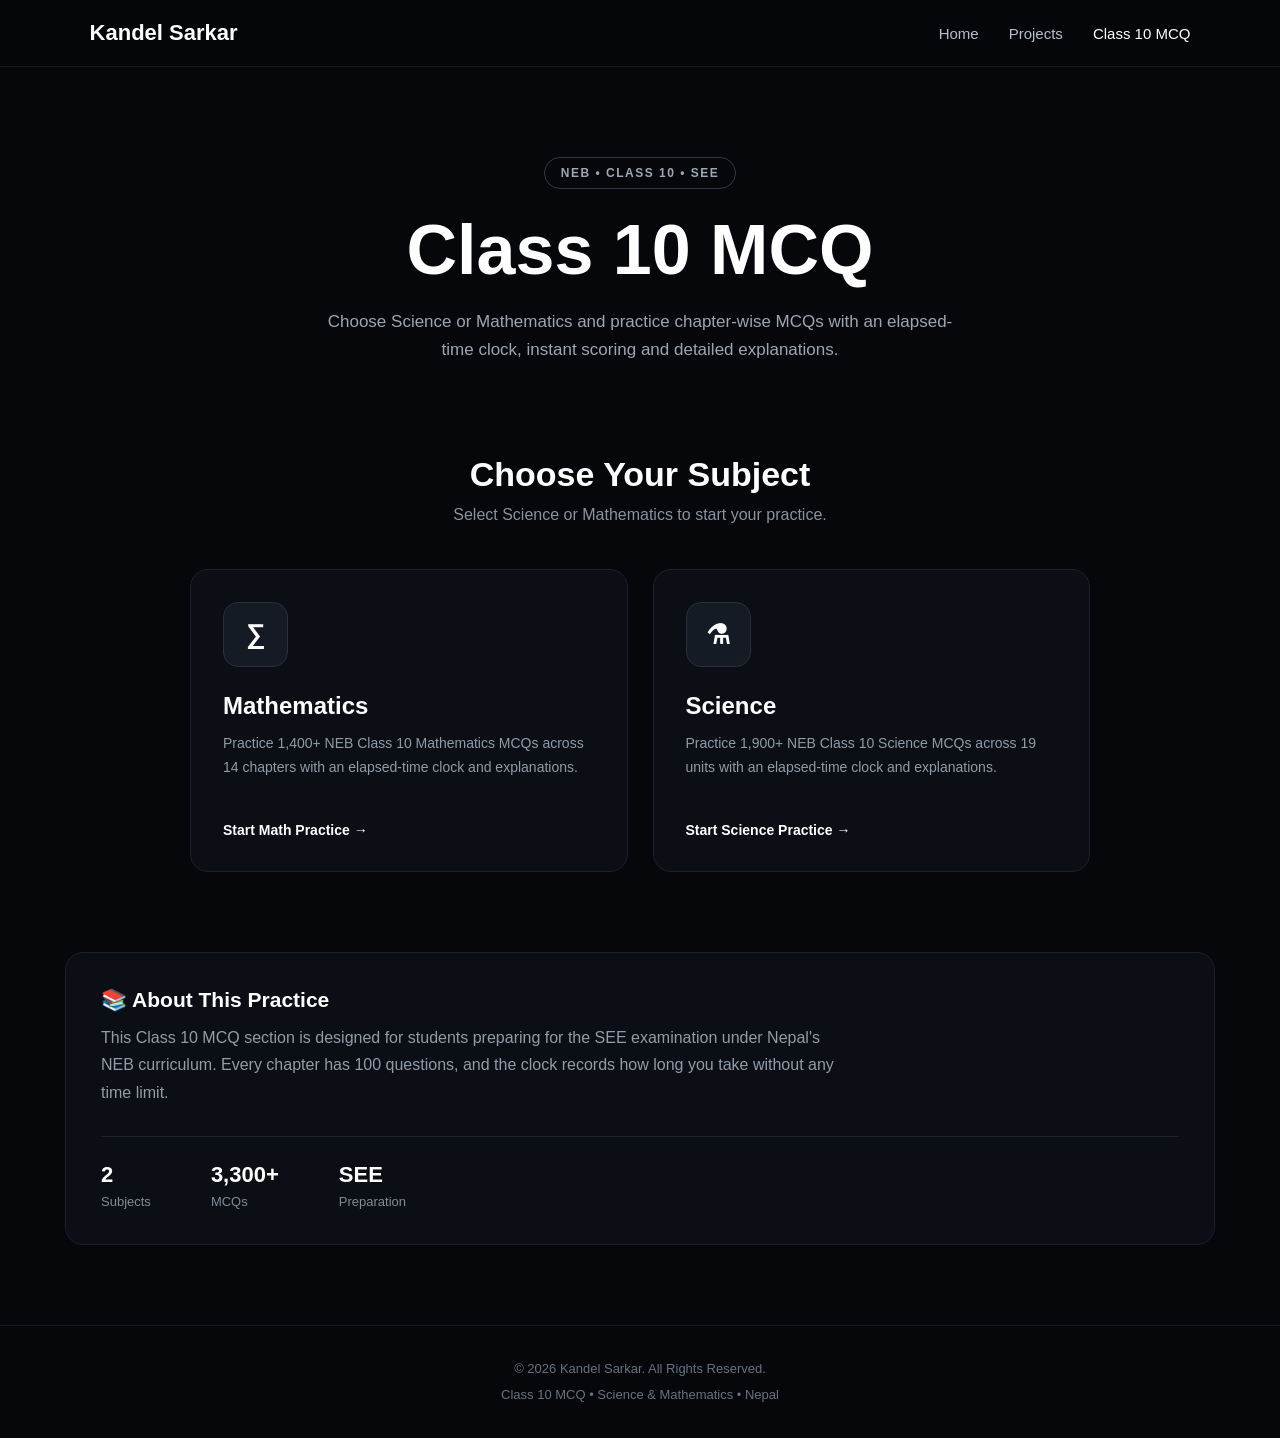
==== class-10-mcq.html @ c26e4ef4 "Add Class 10 MCQ subject chooser to Project 1" ====
<!DOCTYPE html>
<html lang="en">
<head>
    <link rel="icon" type="image/jpeg" href="kandel-sarkar-profile.jpg">
    <meta charset="UTF-8">
    <meta name="viewport" content="width=device-width, initial-scale=1.0">
    <meta name="description" content="Class 10 MCQ practice for NEB SEE — choose Science or Mathematics and practice 3,300+ MCQs with elapsed-time clocks and explanations.">

    <title>Class 10 MCQ | Kandel Sarkar</title>

    <link rel="stylesheet" href="mcq.css">

    <style>
        .subjects {
            grid-template-columns: repeat(2, minmax(0, 1fr));
            max-width: 900px;
            margin: 0 auto;
        }

        @media (max-width: 850px) {
            .subjects {
                grid-template-columns: 1fr;
            }
        }
    </style>
</head>

<body>

    <!-- Navigation -->
    <nav class="navbar">

        <a href="index.html" class="logo">
            Kandel Sarkar
        </a>

        <div class="nav-links">
            <a href="index.html">Home</a>
            <a href="projects.html">Projects</a>
            <a href="class-10-mcq.html" class="active">Class 10 MCQ</a>
        </div>

    </nav>


    <!-- Main Section -->
    <main class="main-container">

        <section class="hero">

            <div class="badge">
                NEB • CLASS 10 • SEE
            </div>

            <h1>
                Class 10 MCQ
            </h1>

            <p>
                Choose Science or Mathematics and practice chapter-wise
                MCQs with an elapsed-time clock, instant scoring and
                detailed explanations.
            </p>

        </section>


        <!-- Subject Selection -->

        <section class="subject-section">

            <h2>
                Choose Your Subject
            </h2>

            <p class="section-description">
                Select Science or Mathematics to start your practice.
            </p>


            <div class="subjects">


                <!-- Mathematics -->

                <a href="math-mcq.html" class="subject-card">

                    <div class="subject-icon math-icon">
                        ∑
                    </div>

                    <div class="subject-content">

                        <h3>
                            Mathematics
                        </h3>

                        <p>
                            Practice 1,400+ NEB Class 10 Mathematics
                            MCQs across 14 chapters with an elapsed-time clock
                            and explanations.
                        </p>

                        <span class="start">
                            Start Math Practice →
                        </span>

                    </div>

                </a>


                <!-- Science -->

                <a href="science-mcq.html" class="subject-card">

                    <div class="subject-icon science-icon">
                        ⚗
                    </div>

                    <div class="subject-content">

                        <h3>
                            Science
                        </h3>

                        <p>
                            Practice 1,900+ NEB Class 10 Science
                            MCQs across 19 units with an elapsed-time clock
                            and explanations.
                        </p>

                        <span class="start">
                            Start Science Practice →
                        </span>

                    </div>

                </a>


            </div>

        </section>


        <!-- Information -->

        <section class="info-box">

            <h3>
                📚 About This Practice
            </h3>

            <p>
                This Class 10 MCQ section is designed for students
                preparing for the SEE examination under Nepal's NEB
                curriculum. Every chapter has 100 questions, and the
                clock records how long you take without any time limit.
            </p>

            <div class="features">

                <div>
                    <strong>2</strong>
                    <span>Subjects</span>
                </div>

                <div>
                    <strong>3,300+</strong>
                    <span>MCQs</span>
                </div>

                <div>
                    <strong>SEE</strong>
                    <span>Preparation</span>
                </div>

            </div>

        </section>

    </main>


    <!-- Footer -->

    <footer>

        <p>
            © 2026 Kandel Sarkar. All Rights Reserved.
        </p>

        <p>
            Class 10 MCQ • Science &amp; Mathematics • Nepal
        </p>

    </footer>

</body>
</html>
---- mcq.css ----
/* ================================
   RESET
================================ */

* {
    margin: 0;
    padding: 0;
    box-sizing: border-box;
}

html {
    scroll-behavior: smooth;
}

body {
    font-family: Arial, Helvetica, sans-serif;
    background: #05070b;
    color: #ffffff;
    min-height: 100vh;
}


/* ================================
   NAVIGATION
================================ */

.navbar {
    width: 100%;
    padding: 20px 7%;
    display: flex;
    justify-content: space-between;
    align-items: center;

    background: rgba(5, 7, 11, 0.95);

    border-bottom: 1px solid rgba(255, 255, 255, 0.08);

    position: sticky;
    top: 0;
    z-index: 100;
}

.logo {
    text-decoration: none;
    color: white;
    font-size: 22px;
    font-weight: 700;
}

.nav-links {
    display: flex;
    gap: 30px;
}

.nav-links a {
    color: #b7bec9;
    text-decoration: none;
    font-size: 15px;
    transition: 0.3s;
}

.nav-links a:hover,
.nav-links .active {
    color: #ffffff;
}


/* ================================
   MAIN CONTAINER
================================ */

.main-container {
    width: 90%;
    max-width: 1150px;
    margin: auto;
}


/* ================================
   HERO
================================ */

.hero {
    text-align: center;
    padding: 90px 20px 60px;
}

.badge {
    display: inline-block;

    padding: 8px 16px;

    border: 1px solid #303844;
    border-radius: 30px;

    color: #9da7b5;

    font-size: 12px;
    font-weight: 600;

    letter-spacing: 1.5px;

    margin-bottom: 25px;
}

.hero h1 {
    font-size: clamp(40px, 6vw, 70px);
    line-height: 1.05;

    margin-bottom: 20px;
}

.hero p {
    max-width: 650px;
    margin: auto;

    color: #9ca5b2;

    font-size: 17px;
    line-height: 1.7;
}


/* ================================
   SUBJECT SECTION
================================ */

.subject-section {
    padding: 30px 0 80px;
}

.subject-section h2 {
    text-align: center;
    font-size: 34px;
    margin-bottom: 12px;
}

.section-description {
    text-align: center;
    color: #89929f;
    margin-bottom: 45px;
}


/* ================================
   SUBJECT CARDS
================================ */

.subjects {
    display: grid;

    grid-template-columns:
        repeat(3, 1fr);

    gap: 25px;
}

.subject-card {
    display: block;

    text-decoration: none;
    color: white;

    padding: 32px;

    background: #0b0f15;

    border: 1px solid #1b222c;

    border-radius: 18px;

    transition:
        transform 0.3s ease,
        border-color 0.3s ease,
        background 0.3s ease;
}

.subject-card:hover {
    transform: translateY(-8px);

    border-color: #586575;

    background: #10151d;
}


/* ================================
   SUBJECT ICON
================================ */

.subject-icon {
    width: 65px;
    height: 65px;

    display: flex;
    align-items: center;
    justify-content: center;

    border-radius: 15px;

    margin-bottom: 25px;

    font-size: 27px;
    font-weight: bold;

    background: #151b24;

    border: 1px solid #29313c;
}

.math-icon {
    color: #ffffff;
}

.science-icon {
    color: #ffffff;
}

.computer-icon {
    color: #ffffff;
}


/* ================================
   SUBJECT CONTENT
================================ */

.subject-content h3 {
    font-size: 24px;

    margin-bottom: 12px;
}

.subject-content p {
    color: #919ba8;

    line-height: 1.7;

    font-size: 14px;

    min-height: 70px;
}

.start {
    display: inline-block;

    margin-top: 20px;

    font-size: 14px;
    font-weight: 600;

    color: #ffffff;
}


/* ================================
   INFORMATION BOX
================================ */

.info-box {
    padding: 35px;

    margin-bottom: 80px;

    border-radius: 18px;

    background: #0b0f15;

    border: 1px solid #1b222c;
}

.info-box h3 {
    font-size: 21px;
    margin-bottom: 12px;
}

.info-box p {
    color: #929ba8;
    line-height: 1.7;
    max-width: 750px;
}


/* ================================
   FEATURES
================================ */

.features {
    display: flex;

    gap: 60px;

    margin-top: 30px;

    padding-top: 25px;

    border-top: 1px solid #1c232d;
}

.features div {
    display: flex;
    flex-direction: column;

    gap: 6px;
}

.features strong {
    font-size: 22px;
}

.features span {
    color: #818b98;
    font-size: 13px;
}


/* ================================
   FOOTER
================================ */

footer {
    padding: 30px 20px;

    text-align: center;

    border-top: 1px solid #151b23;

    color: #68727f;

    font-size: 13px;

    line-height: 2;
}


/* ================================
   RESPONSIVE
================================ */

@media (max-width: 850px) {

    .subjects {
        grid-template-columns: 1fr;
    }

    .subject-card {
        padding: 28px;
    }

    .hero {
        padding-top: 65px;
    }

}


@media (max-width: 600px) {

    .navbar {
        padding: 17px 5%;
    }

    .logo {
        font-size: 18px;
    }

    .nav-links {
        gap: 13px;
    }

    .nav-links a {
        font-size: 12px;
    }

    .hero h1 {
        font-size: 42px;
    }

    .hero p {
        font-size: 15px;
    }

    .subject-section h2 {
        font-size: 28px;
    }

    .features {
        gap: 25px;
    }

}
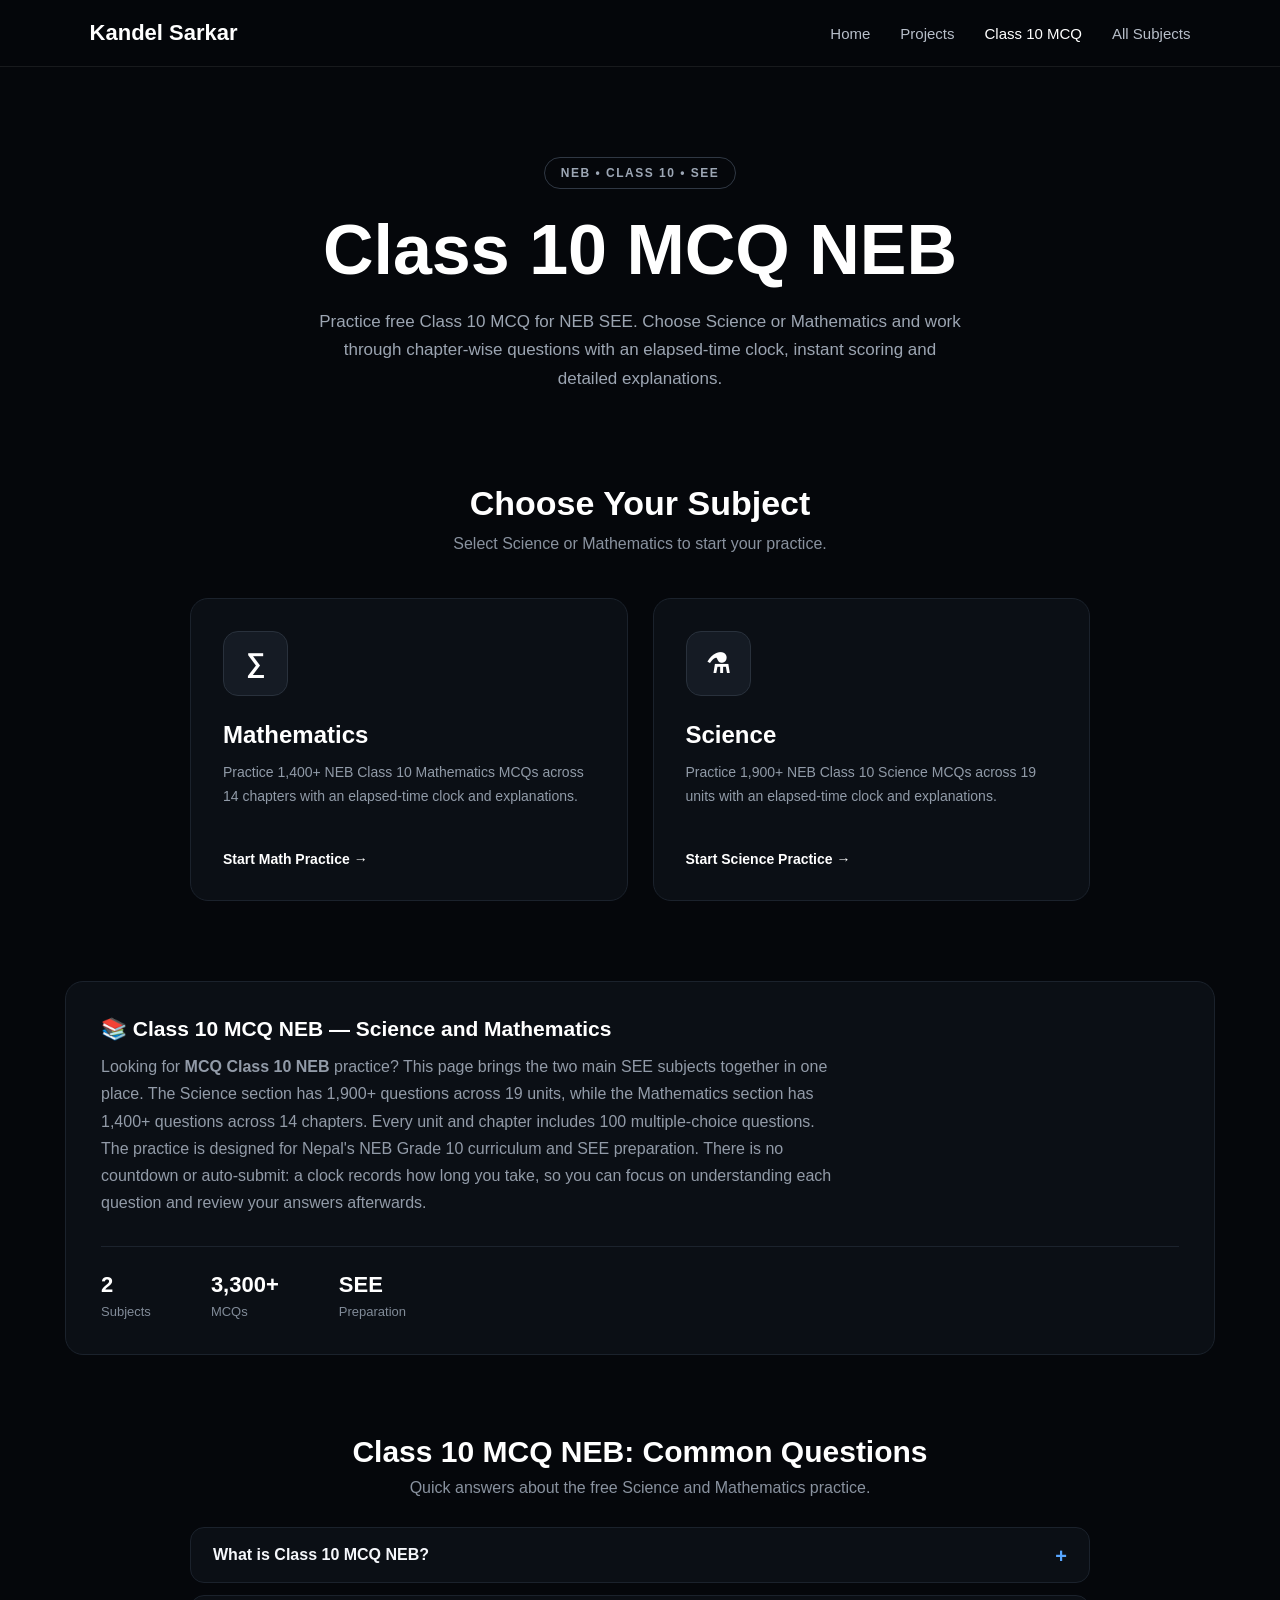
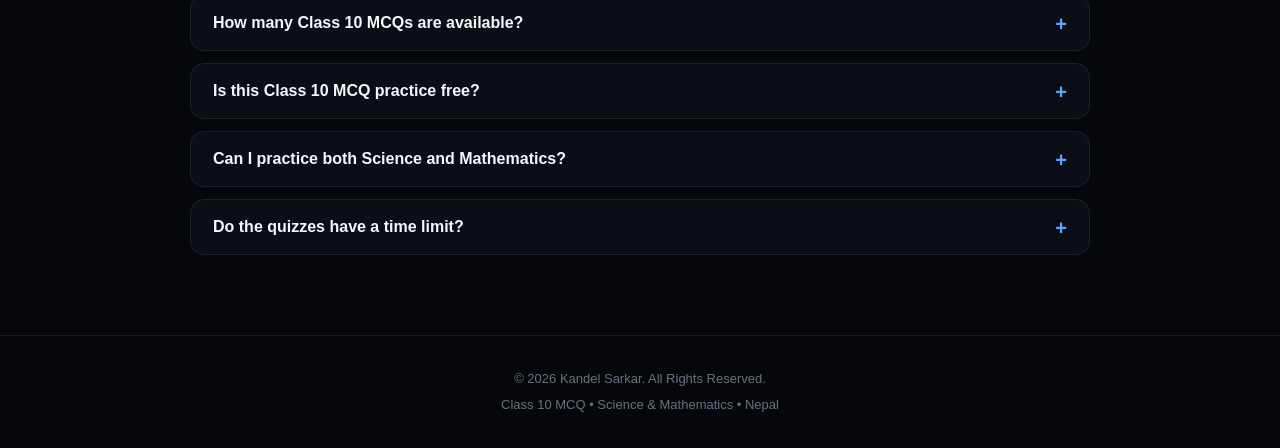
==== commit 411df61b: "Improve Class 10 MCQ SEO and add sitemap" ====
--- a/class-10-mcq.html
+++ b/class-10-mcq.html
@@ -4,11 +4,147 @@
     <link rel="icon" type="image/jpeg" href="kandel-sarkar-profile.jpg">
     <meta charset="UTF-8">
     <meta name="viewport" content="width=device-width, initial-scale=1.0">
-    <meta name="description" content="Class 10 MCQ practice for NEB SEE — choose Science or Mathematics and practice 3,300+ MCQs with elapsed-time clocks and explanations.">
-
-    <title>Class 10 MCQ | Kandel Sarkar</title>
+    <meta name="description" content="Practice free Class 10 MCQ for NEB SEE. Choose 1,900+ Science MCQs or 1,400+ Math MCQs, chapter-wise, with instant scoring and explanations.">
+    <meta name="keywords" content="mcq class 10 neb, class 10 mcq, neb class 10 mcq, see mcq practice, class 10 science mcq, class 10 math mcq">
+    <meta name="robots" content="index, follow, max-image-preview:large">
+    <link rel="canonical" href="https://kandelbishal.com.np/class-10-mcq.html">
+
+    <meta property="og:type" content="website">
+    <meta property="og:site_name" content="Kandel Sarkar">
+    <meta property="og:title" content="Class 10 MCQ NEB | Science &amp; Math SEE Practice">
+    <meta property="og:description" content="Practice free Class 10 MCQ for NEB SEE — 1,900+ Science MCQs and 1,400+ Math MCQs with instant scoring and explanations.">
+    <meta property="og:url" content="https://kandelbishal.com.np/class-10-mcq.html">
+    <meta property="og:image" content="https://kandelbishal.com.np/kandel-sarkar-profile.jpg">
+    <meta property="og:image:alt" content="Class 10 MCQ NEB practice on Kandel Sarkar">
+    <meta name="twitter:card" content="summary">
+    <meta name="twitter:title" content="Class 10 MCQ NEB | Science &amp; Math SEE Practice">
+    <meta name="twitter:description" content="Practice 1,900+ Science MCQs and 1,400+ Math MCQs for NEB Class 10 SEE.">
+    <meta name="twitter:image" content="https://kandelbishal.com.np/kandel-sarkar-profile.jpg">
+
+    <title>Class 10 MCQ NEB | Science &amp; Math SEE Practice</title>
 
     <link rel="stylesheet" href="mcq.css">
+
+    <script type="application/ld+json">
+    {
+      "@context": "https://schema.org",
+      "@graph": [
+        {
+          "@type": "WebPage",
+          "@id": "https://kandelbishal.com.np/class-10-mcq.html#webpage",
+          "url": "https://kandelbishal.com.np/class-10-mcq.html",
+          "name": "Class 10 MCQ NEB | Science & Math SEE Practice",
+          "description": "Free Class 10 MCQ practice for NEB SEE with 1,900+ Science questions and 1,400+ Mathematics questions.",
+          "inLanguage": "en",
+          "dateModified": "2026-11-04",
+          "isPartOf": {
+            "@type": "WebSite",
+            "@id": "https://kandelbishal.com.np/#website",
+            "url": "https://kandelbishal.com.np/",
+            "name": "Kandel Sarkar"
+          }
+        },
+        {
+          "@type": "ItemList",
+          "name": "Class 10 MCQ NEB subjects",
+          "itemListElement": [
+            {
+              "@type": "ListItem",
+              "position": 1,
+              "item": {
+                "@type": "LearningResource",
+                "name": "Class 10 Science MCQ NEB",
+                "url": "https://kandelbishal.com.np/science-mcq.html",
+                "learningResourceType": "Quiz",
+                "educationalLevel": "Grade 10",
+                "isAccessibleForFree": true
+              }
+            },
+            {
+              "@type": "ListItem",
+              "position": 2,
+              "item": {
+                "@type": "LearningResource",
+                "name": "Class 10 Math MCQ NEB",
+                "url": "https://kandelbishal.com.np/math-mcq.html",
+                "learningResourceType": "Quiz",
+                "educationalLevel": "Grade 10",
+                "isAccessibleForFree": true
+              }
+            }
+          ]
+        },
+        {
+          "@type": "BreadcrumbList",
+          "itemListElement": [
+            {
+              "@type": "ListItem",
+              "position": 1,
+              "name": "Home",
+              "item": "https://kandelbishal.com.np/"
+            },
+            {
+              "@type": "ListItem",
+              "position": 2,
+              "name": "Projects",
+              "item": "https://kandelbishal.com.np/projects.html"
+            },
+            {
+              "@type": "ListItem",
+              "position": 3,
+              "name": "Class 10 MCQ",
+              "item": "https://kandelbishal.com.np/class-10-mcq.html"
+            }
+          ]
+        },
+        {
+          "@type": "FAQPage",
+          "mainEntity": [
+            {
+              "@type": "Question",
+              "name": "What is Class 10 MCQ NEB?",
+              "acceptedAnswer": {
+                "@type": "Answer",
+                "text": "Class 10 MCQ NEB is free chapter-wise multiple-choice practice for the Nepal Education Board SEE examination. It covers Science and Mathematics for Grade 10."
+              }
+            },
+            {
+              "@type": "Question",
+              "name": "How many Class 10 MCQs are available?",
+              "acceptedAnswer": {
+                "@type": "Answer",
+                "text": "The site has more than 3,300 MCQs: 1,900+ Science questions across 19 units and 1,400+ Mathematics questions across 14 chapters."
+              }
+            },
+            {
+              "@type": "Question",
+              "name": "Is this Class 10 MCQ practice free?",
+              "acceptedAnswer": {
+                "@type": "Answer",
+                "text": "Yes. All Class 10 Science and Mathematics MCQ practice is free and works in a normal web browser."
+              }
+            },
+            {
+              "@type": "Question",
+              "name": "Can I practice both Science and Mathematics?",
+              "acceptedAnswer": {
+                "@type": "Answer",
+                "text": "Yes. Choose Science or Mathematics on this page, then select any unit or chapter to start practicing."
+              }
+            },
+            {
+              "@type": "Question",
+              "name": "Do the quizzes have a time limit?",
+              "acceptedAnswer": {
+                "@type": "Answer",
+                "text": "No. There is no countdown or auto-submit. A clock records how long you take so you can track your practice time."
+              }
+            }
+          ]
+        }
+      ]
+    }
+    </script>
 
     <style>
         .subjects {
@@ -17,6 +153,58 @@
             margin: 0 auto;
         }
 
+        .faq-section {
+            max-width: 900px;
+            margin: 0 auto 80px;
+        }
+
+        .faq-section h2 {
+            text-align: center;
+            font-size: 30px;
+            margin-bottom: 10px;
+        }
+
+        .faq-section .section-description {
+            margin-bottom: 30px;
+        }
+
+        .faq-item {
+            background: #0b0f15;
+            border: 1px solid #1b222c;
+            border-radius: 14px;
+            padding: 18px 22px;
+            margin-bottom: 12px;
+        }
+
+        .faq-item summary {
+            cursor: pointer;
+            font-weight: 600;
+            color: #f5f7fb;
+            list-style: none;
+        }
+
+        .faq-item summary::-webkit-details-marker {
+            display: none;
+        }
+
+        .faq-item summary::after {
+            content: "+";
+            float: right;
+            color: #58a6ff;
+            font-size: 20px;
+            line-height: 1;
+        }
+
+        .faq-item[open] summary::after {
+            content: "−";
+        }
+
+        .faq-item p {
+            color: #929ba8;
+            line-height: 1.7;
+            margin-top: 12px;
+        }
+
         @media (max-width: 850px) {
             .subjects {
                 grid-template-columns: 1fr;
@@ -38,6 +226,7 @@
             <a href="index.html">Home</a>
             <a href="projects.html">Projects</a>
             <a href="class-10-mcq.html" class="active">Class 10 MCQ</a>
+            <a href="mcq.html">All Subjects</a>
         </div>
 
     </nav>
@@ -53,13 +242,13 @@
             </div>
 
             <h1>
-                Class 10 MCQ
+                Class 10 MCQ NEB
             </h1>
 
             <p>
-                Choose Science or Mathematics and practice chapter-wise
-                MCQs with an elapsed-time clock, instant scoring and
-                detailed explanations.
+                Practice free Class 10 MCQ for NEB SEE. Choose Science or
+                Mathematics and work through chapter-wise questions with an
+                elapsed-time clock, instant scoring and detailed explanations.
             </p>
 
         </section>
@@ -149,14 +338,24 @@
         <section class="info-box">
 
             <h3>
-                📚 About This Practice
+                📚 Class 10 MCQ NEB — Science and Mathematics
             </h3>
 
             <p>
-                This Class 10 MCQ section is designed for students
-                preparing for the SEE examination under Nepal's NEB
-                curriculum. Every chapter has 100 questions, and the
-                clock records how long you take without any time limit.
+                Looking for <strong>MCQ Class 10 NEB</strong> practice?
+                This page brings the two main SEE subjects together in one
+                place. The Science section has 1,900+ questions across 19
+                units, while the Mathematics section has 1,400+ questions
+                across 14 chapters. Every unit and chapter includes 100
+                multiple-choice questions.
+            </p>
+
+            <p>
+                The practice is designed for Nepal's NEB Grade 10
+                curriculum and SEE preparation. There is no countdown or
+                auto-submit: a clock records how long you take, so you can
+                focus on understanding each question and review your answers
+                afterwards.
             </p>
 
             <div class="features">
@@ -180,6 +379,64 @@
 
         </section>
 
+
+        <!-- Frequently asked questions -->
+
+        <section class="faq-section">
+
+            <h2>
+                Class 10 MCQ NEB: Common Questions
+            </h2>
+
+            <p class="section-description">
+                Quick answers about the free Science and Mathematics practice.
+            </p>
+
+            <details class="faq-item">
+                <summary>What is Class 10 MCQ NEB?</summary>
+                <p>
+                    Class 10 MCQ NEB is free chapter-wise multiple-choice
+                    practice for the Nepal Education Board SEE examination.
+                    It covers Science and Mathematics for Grade 10.
+                </p>
+            </details>
+
+            <details class="faq-item">
+                <summary>How many Class 10 MCQs are available?</summary>
+                <p>
+                    The site has more than 3,300 MCQs: 1,900+ Science
+                    questions across 19 units and 1,400+ Mathematics
+                    questions across 14 chapters.
+                </p>
+            </details>
+
+            <details class="faq-item">
+                <summary>Is this Class 10 MCQ practice free?</summary>
+                <p>
+                    Yes. All Class 10 Science and Mathematics MCQ practice
+                    is free and works in a normal web browser.
+                </p>
+            </details>
+
+            <details class="faq-item">
+                <summary>Can I practice both Science and Mathematics?</summary>
+                <p>
+                    Yes. Choose Science or Mathematics above, then select
+                    any unit or chapter to start practicing.
+                </p>
+            </details>
+
+            <details class="faq-item">
+                <summary>Do the quizzes have a time limit?</summary>
+                <p>
+                    No. There is no countdown or auto-submit. A clock
+                    records how long you take so you can track your
+                    practice time.
+                </p>
+            </details>
+
+        </section>
+
     </main>
 
 
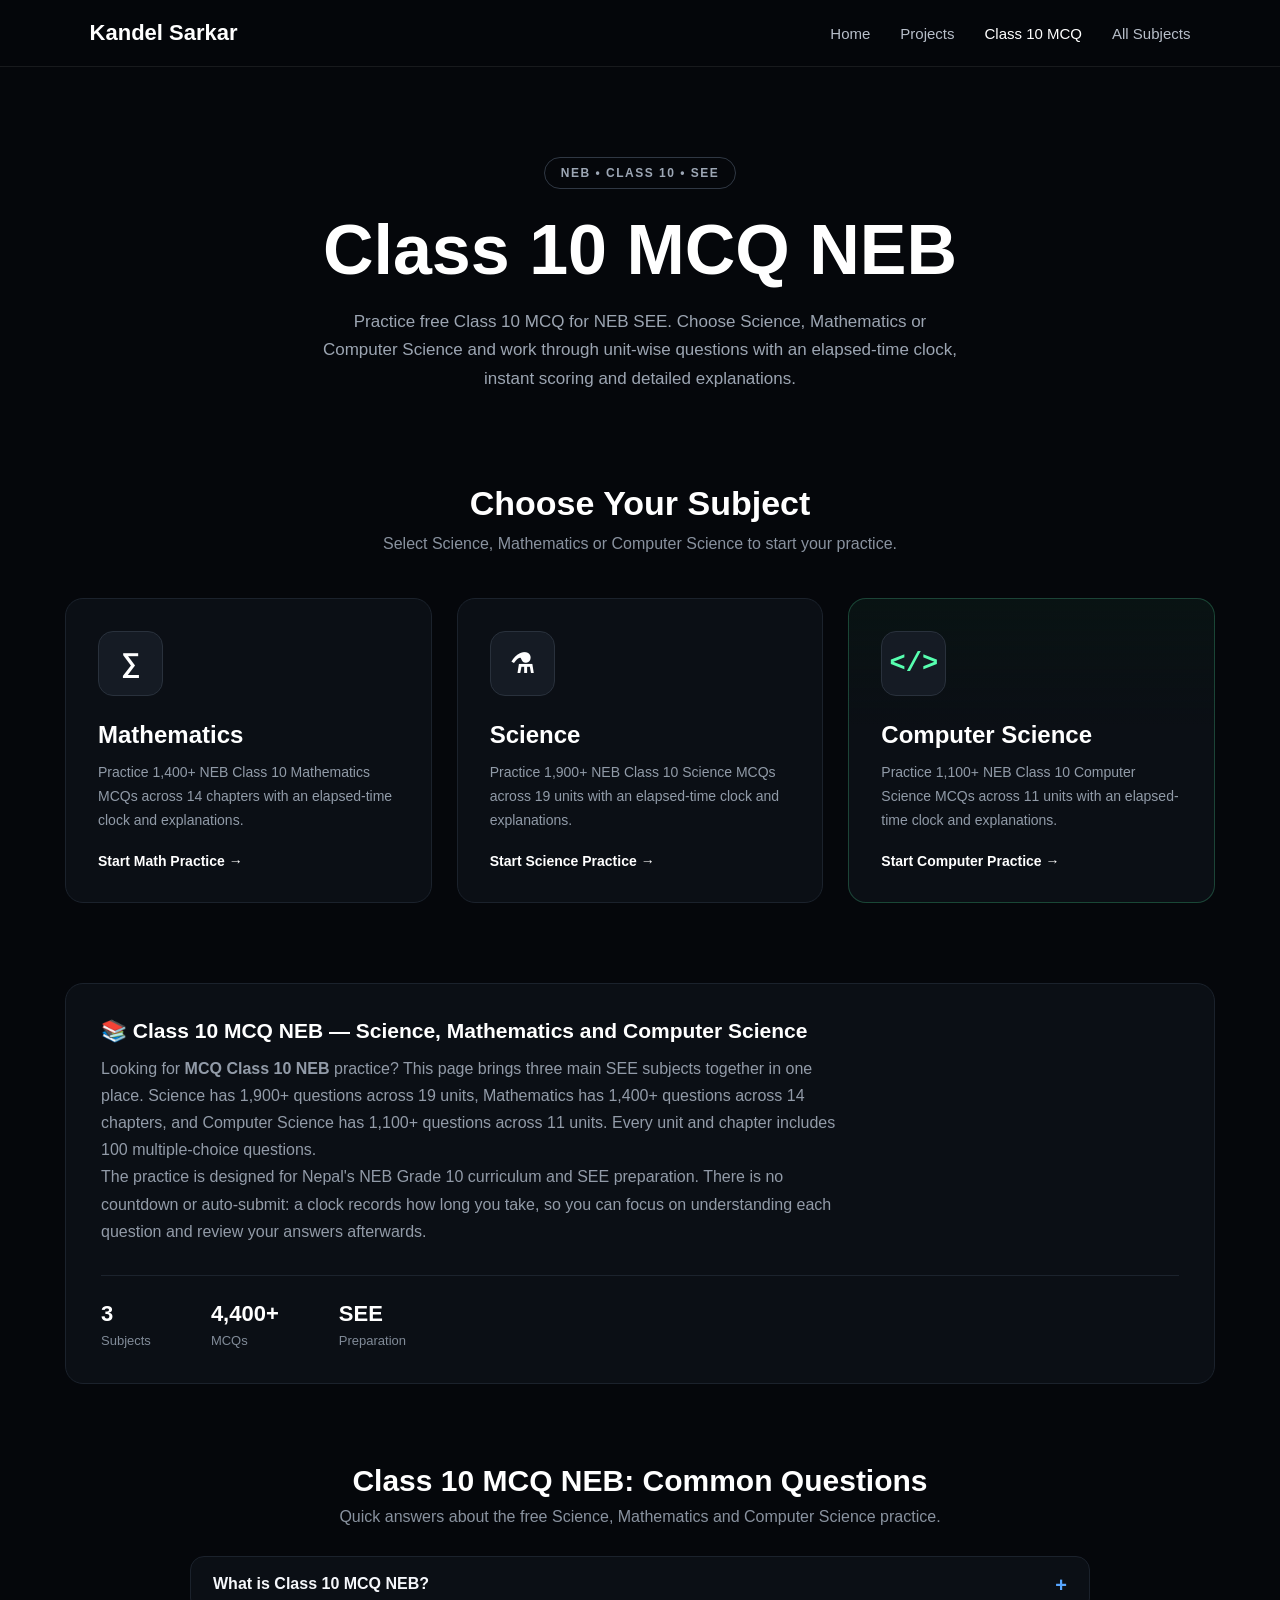
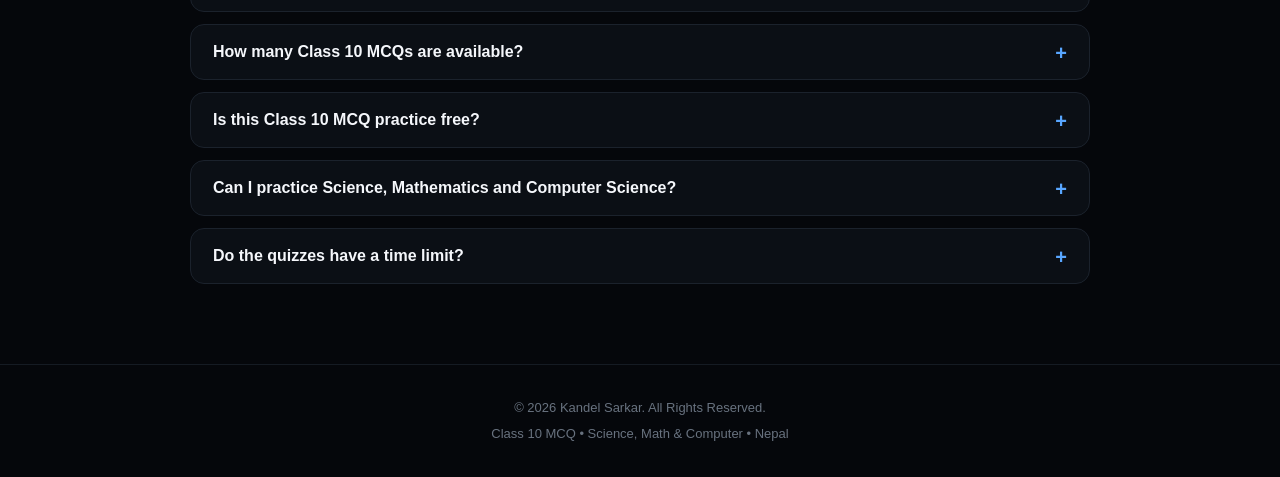
==== commit d3f67d53: "Add Class 10 Computer Science MCQ Lab with 1,100 questions" ====
--- a/class-10-mcq.html
+++ b/class-10-mcq.html
@@ -4,24 +4,24 @@
     <link rel="icon" type="image/jpeg" href="kandel-sarkar-profile.jpg">
     <meta charset="UTF-8">
     <meta name="viewport" content="width=device-width, initial-scale=1.0">
-    <meta name="description" content="Practice free Class 10 MCQ for NEB SEE. Choose 1,900+ Science MCQs or 1,400+ Math MCQs, chapter-wise, with instant scoring and explanations.">
-    <meta name="keywords" content="mcq class 10 neb, class 10 mcq, neb class 10 mcq, see mcq practice, class 10 science mcq, class 10 math mcq">
+    <meta name="description" content="Practice free Class 10 MCQ for NEB SEE. Choose 1,900+ Science, 1,400+ Math or 1,100+ Computer MCQs, chapter-wise, with instant scoring and explanations.">
+    <meta name="keywords" content="mcq class 10 neb, class 10 mcq, neb class 10 mcq, see mcq practice, class 10 science mcq, class 10 math mcq, class 10 computer mcq, neb class 10 computer science mcq">
     <meta name="robots" content="index, follow, max-image-preview:large">
     <link rel="canonical" href="https://kandelbishal.com.np/class-10-mcq.html">
 
     <meta property="og:type" content="website">
     <meta property="og:site_name" content="Kandel Sarkar">
-    <meta property="og:title" content="Class 10 MCQ NEB | Science &amp; Math SEE Practice">
-    <meta property="og:description" content="Practice free Class 10 MCQ for NEB SEE — 1,900+ Science MCQs and 1,400+ Math MCQs with instant scoring and explanations.">
+    <meta property="og:title" content="Class 10 MCQ NEB | Science, Math &amp; Computer">
+    <meta property="og:description" content="Practice free Class 10 MCQ for NEB SEE — 1,900+ Science MCQs, 1,400+ Math MCQs and 1,100+ Computer MCQs with instant scoring and explanations.">
     <meta property="og:url" content="https://kandelbishal.com.np/class-10-mcq.html">
     <meta property="og:image" content="https://kandelbishal.com.np/kandel-sarkar-profile.jpg">
     <meta property="og:image:alt" content="Class 10 MCQ NEB practice on Kandel Sarkar">
     <meta name="twitter:card" content="summary">
-    <meta name="twitter:title" content="Class 10 MCQ NEB | Science &amp; Math SEE Practice">
-    <meta name="twitter:description" content="Practice 1,900+ Science MCQs and 1,400+ Math MCQs for NEB Class 10 SEE.">
+    <meta name="twitter:title" content="Class 10 MCQ NEB | Science, Math &amp; Computer">
+    <meta name="twitter:description" content="Practice 1,900+ Science MCQs, 1,400+ Math MCQs and 1,100+ Computer MCQs for NEB Class 10 SEE.">
     <meta name="twitter:image" content="https://kandelbishal.com.np/kandel-sarkar-profile.jpg">
 
-    <title>Class 10 MCQ NEB | Science &amp; Math SEE Practice</title>
+    <title>Class 10 MCQ NEB | Science, Math &amp; Computer SEE</title>
 
     <link rel="stylesheet" href="mcq.css">
 
@@ -33,8 +33,8 @@
           "@type": "WebPage",
           "@id": "https://kandelbishal.com.np/class-10-mcq.html#webpage",
           "url": "https://kandelbishal.com.np/class-10-mcq.html",
-          "name": "Class 10 MCQ NEB | Science & Math SEE Practice",
-          "description": "Free Class 10 MCQ practice for NEB SEE with 1,900+ Science questions and 1,400+ Mathematics questions.",
+          "name": "Class 10 MCQ NEB | Science, Math & Computer SEE Practice",
+          "description": "Free Class 10 MCQ practice for NEB SEE with 1,900+ Science questions, 1,400+ Mathematics questions and 1,100+ Computer Science questions.",
           "inLanguage": "en",
           "dateModified": "2026-11-04",
           "isPartOf": {
@@ -71,6 +71,18 @@
                 "educationalLevel": "Grade 10",
                 "isAccessibleForFree": true
               }
+            },
+            {
+              "@type": "ListItem",
+              "position": 3,
+              "item": {
+                "@type": "LearningResource",
+                "name": "Class 10 Computer Science MCQ NEB",
+                "url": "https://kandelbishal.com.np/computer-mcq.html",
+                "learningResourceType": "Quiz",
+                "educationalLevel": "Grade 10",
+                "isAccessibleForFree": true
+              }
             }
           ]
         },
@@ -105,7 +117,7 @@
               "name": "What is Class 10 MCQ NEB?",
               "acceptedAnswer": {
                 "@type": "Answer",
-                "text": "Class 10 MCQ NEB is free chapter-wise multiple-choice practice for the Nepal Education Board SEE examination. It covers Science and Mathematics for Grade 10."
+                "text": "Class 10 MCQ NEB is free chapter-wise multiple-choice practice for the Nepal Education Board SEE examination. It covers Science, Mathematics and Computer Science for Grade 10."
               }
             },
             {
@@ -113,7 +125,7 @@
               "name": "How many Class 10 MCQs are available?",
               "acceptedAnswer": {
                 "@type": "Answer",
-                "text": "The site has more than 3,300 MCQs: 1,900+ Science questions across 19 units and 1,400+ Mathematics questions across 14 chapters."
+                "text": "The site has more than 4,400 MCQs: 1,900+ Science questions across 19 units, 1,400+ Mathematics questions across 14 chapters and 1,100+ Computer Science questions across 11 units."
               }
             },
             {
@@ -121,15 +133,15 @@
               "name": "Is this Class 10 MCQ practice free?",
               "acceptedAnswer": {
                 "@type": "Answer",
-                "text": "Yes. All Class 10 Science and Mathematics MCQ practice is free and works in a normal web browser."
+                "text": "Yes. All Class 10 Science, Mathematics and Computer Science MCQ practice is free and works in a normal web browser."
               }
             },
             {
               "@type": "Question",
-              "name": "Can I practice both Science and Mathematics?",
+              "name": "Can I practice Science, Mathematics and Computer Science?",
               "acceptedAnswer": {
                 "@type": "Answer",
-                "text": "Yes. Choose Science or Mathematics on this page, then select any unit or chapter to start practicing."
+                "text": "Yes. Choose Science, Mathematics or Computer Science on this page, then select any unit or chapter to start practicing."
               }
             },
             {
@@ -148,9 +160,23 @@
 
     <style>
         .subjects {
-            grid-template-columns: repeat(2, minmax(0, 1fr));
-            max-width: 900px;
+            grid-template-columns: repeat(3, minmax(0, 1fr));
+            max-width: 1200px;
             margin: 0 auto;
+        }
+
+        .computer-card {
+            border-color: rgba(87, 255, 176, 0.22);
+            background: linear-gradient(180deg, rgba(87, 255, 176, 0.05), #0b0f15 42%);
+        }
+
+        .computer-card:hover {
+            border-color: #57ffb0;
+        }
+
+        .computer-icon {
+            color: #57ffb0;
+            font-family: "JetBrains Mono", ui-monospace, "Courier New", monospace;
         }
 
         .faq-section {
@@ -246,9 +272,10 @@
             </h1>
 
             <p>
-                Practice free Class 10 MCQ for NEB SEE. Choose Science or
-                Mathematics and work through chapter-wise questions with an
-                elapsed-time clock, instant scoring and detailed explanations.
+                Practice free Class 10 MCQ for NEB SEE. Choose Science,
+                Mathematics or Computer Science and work through unit-wise
+                questions with an elapsed-time clock, instant scoring and
+                detailed explanations.
             </p>
 
         </section>
@@ -263,7 +290,7 @@
             </h2>
 
             <p class="section-description">
-                Select Science or Mathematics to start your practice.
+                Select Science, Mathematics or Computer Science to start your practice.
             </p>
 
 
@@ -328,6 +355,35 @@
                 </a>
 
 
+                <!-- Computer Science -->
+
+                <a href="computer-mcq.html" class="subject-card computer-card">
+
+                    <div class="subject-icon computer-icon">
+                        &lt;/&gt;
+                    </div>
+
+                    <div class="subject-content">
+
+                        <h3>
+                            Computer Science
+                        </h3>
+
+                        <p>
+                            Practice 1,100+ NEB Class 10 Computer Science
+                            MCQs across 11 units with an elapsed-time clock
+                            and explanations.
+                        </p>
+
+                        <span class="start">
+                            Start Computer Practice →
+                        </span>
+
+                    </div>
+
+                </a>
+
+
             </div>
 
         </section>
@@ -338,16 +394,16 @@
         <section class="info-box">
 
             <h3>
-                📚 Class 10 MCQ NEB — Science and Mathematics
+                📚 Class 10 MCQ NEB — Science, Mathematics and Computer Science
             </h3>
 
             <p>
                 Looking for <strong>MCQ Class 10 NEB</strong> practice?
-                This page brings the two main SEE subjects together in one
-                place. The Science section has 1,900+ questions across 19
-                units, while the Mathematics section has 1,400+ questions
-                across 14 chapters. Every unit and chapter includes 100
-                multiple-choice questions.
+                This page brings three main SEE subjects together in one
+                place. Science has 1,900+ questions across 19 units,
+                Mathematics has 1,400+ questions across 14 chapters, and
+                Computer Science has 1,100+ questions across 11 units.
+                Every unit and chapter includes 100 multiple-choice questions.
             </p>
 
             <p>
@@ -361,12 +417,12 @@
             <div class="features">
 
                 <div>
-                    <strong>2</strong>
+                    <strong>3</strong>
                     <span>Subjects</span>
                 </div>
 
                 <div>
-                    <strong>3,300+</strong>
+                    <strong>4,400+</strong>
                     <span>MCQs</span>
                 </div>
 
@@ -389,7 +445,7 @@
             </h2>
 
             <p class="section-description">
-                Quick answers about the free Science and Mathematics practice.
+                Quick answers about the free Science, Mathematics and Computer Science practice.
             </p>
 
             <details class="faq-item">
@@ -397,32 +453,33 @@
                 <p>
                     Class 10 MCQ NEB is free chapter-wise multiple-choice
                     practice for the Nepal Education Board SEE examination.
-                    It covers Science and Mathematics for Grade 10.
+                    It covers Science, Mathematics and Computer Science for Grade 10.
                 </p>
             </details>
 
             <details class="faq-item">
                 <summary>How many Class 10 MCQs are available?</summary>
                 <p>
-                    The site has more than 3,300 MCQs: 1,900+ Science
-                    questions across 19 units and 1,400+ Mathematics
-                    questions across 14 chapters.
+                    The site has more than 4,400 MCQs: 1,900+ Science
+                    questions across 19 units, 1,400+ Mathematics questions
+                    across 14 chapters and 1,100+ Computer Science questions
+                    across 11 units.
                 </p>
             </details>
 
             <details class="faq-item">
                 <summary>Is this Class 10 MCQ practice free?</summary>
                 <p>
-                    Yes. All Class 10 Science and Mathematics MCQ practice
-                    is free and works in a normal web browser.
+                    Yes. All Class 10 Science, Mathematics and Computer
+                    Science MCQ practice is free and works in a normal web browser.
                 </p>
             </details>
 
             <details class="faq-item">
-                <summary>Can I practice both Science and Mathematics?</summary>
+                <summary>Can I practice Science, Mathematics and Computer Science?</summary>
                 <p>
-                    Yes. Choose Science or Mathematics above, then select
-                    any unit or chapter to start practicing.
+                    Yes. Choose Science, Mathematics or Computer Science
+                    above, then select any unit or chapter to start practicing.
                 </p>
             </details>
 
@@ -449,7 +506,7 @@
         </p>
 
         <p>
-            Class 10 MCQ • Science &amp; Mathematics • Nepal
+            Class 10 MCQ • Science, Math &amp; Computer • Nepal
         </p>
 
     </footer>
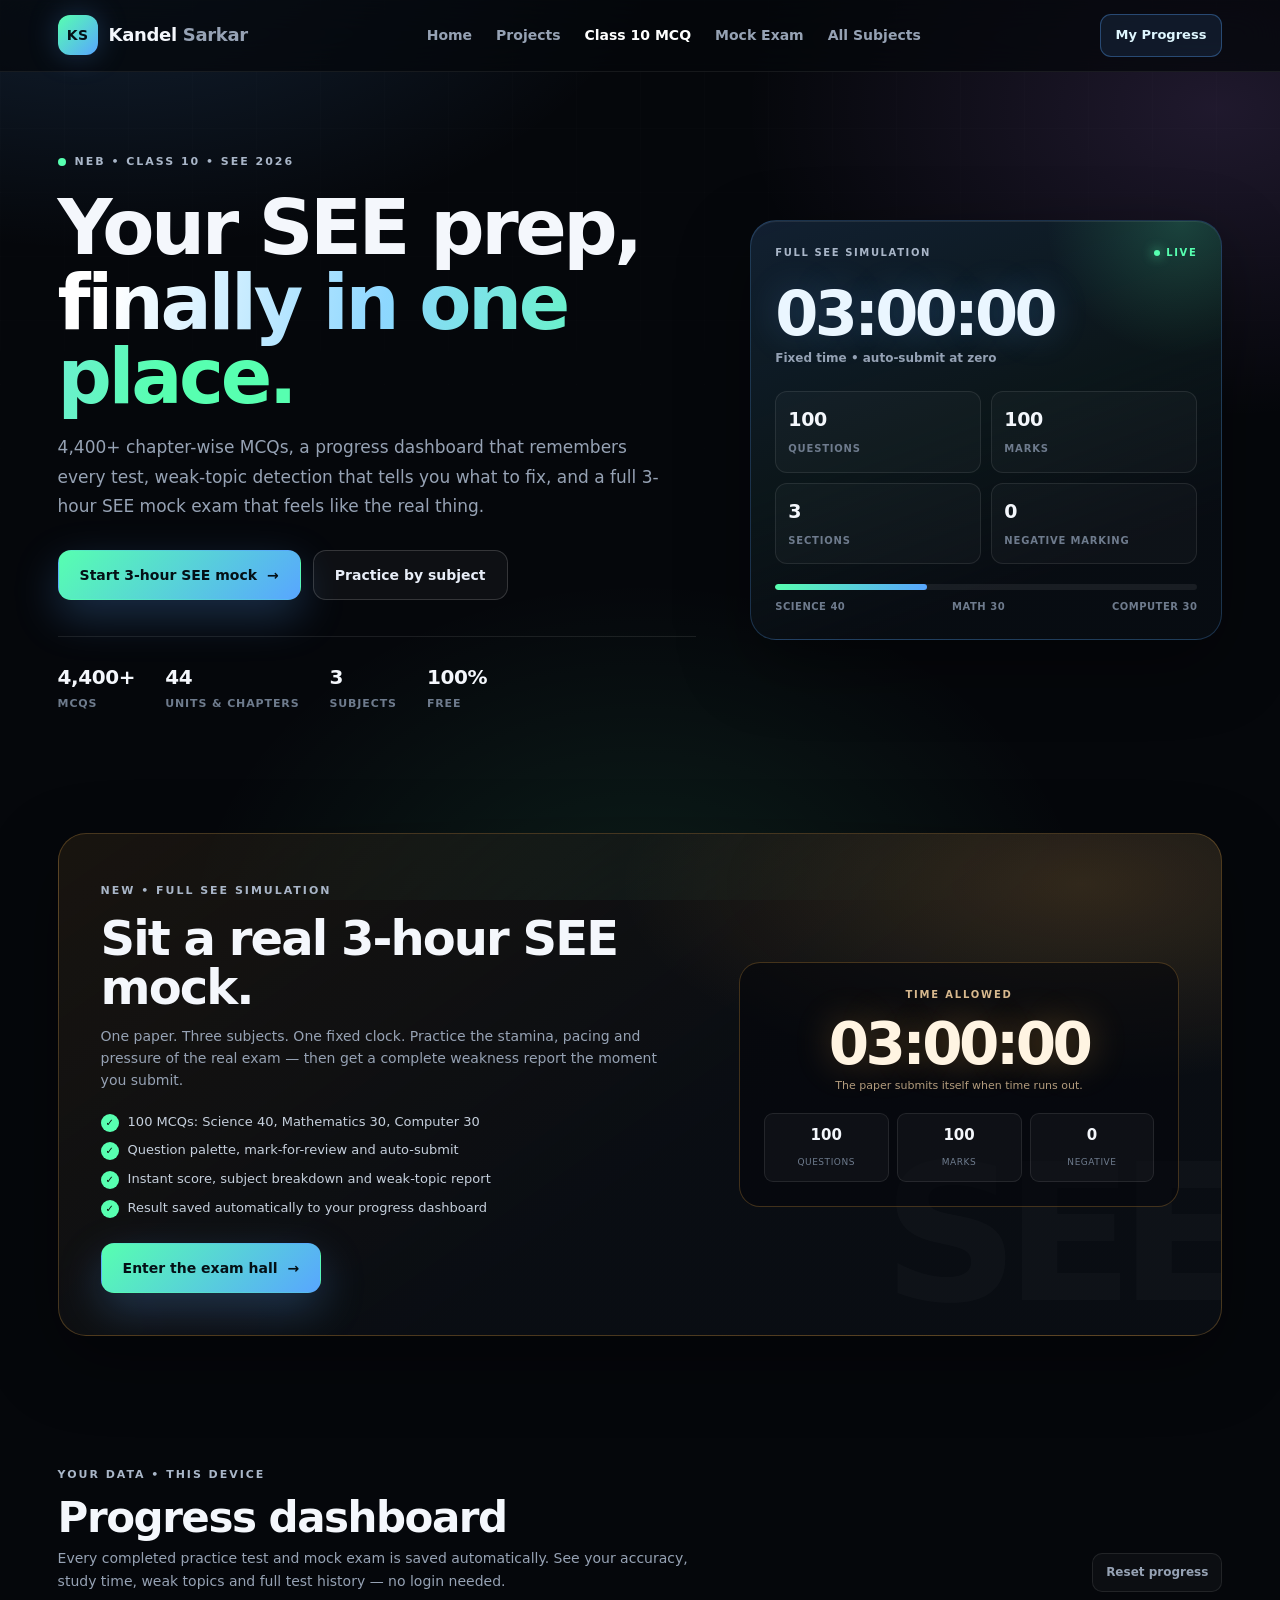
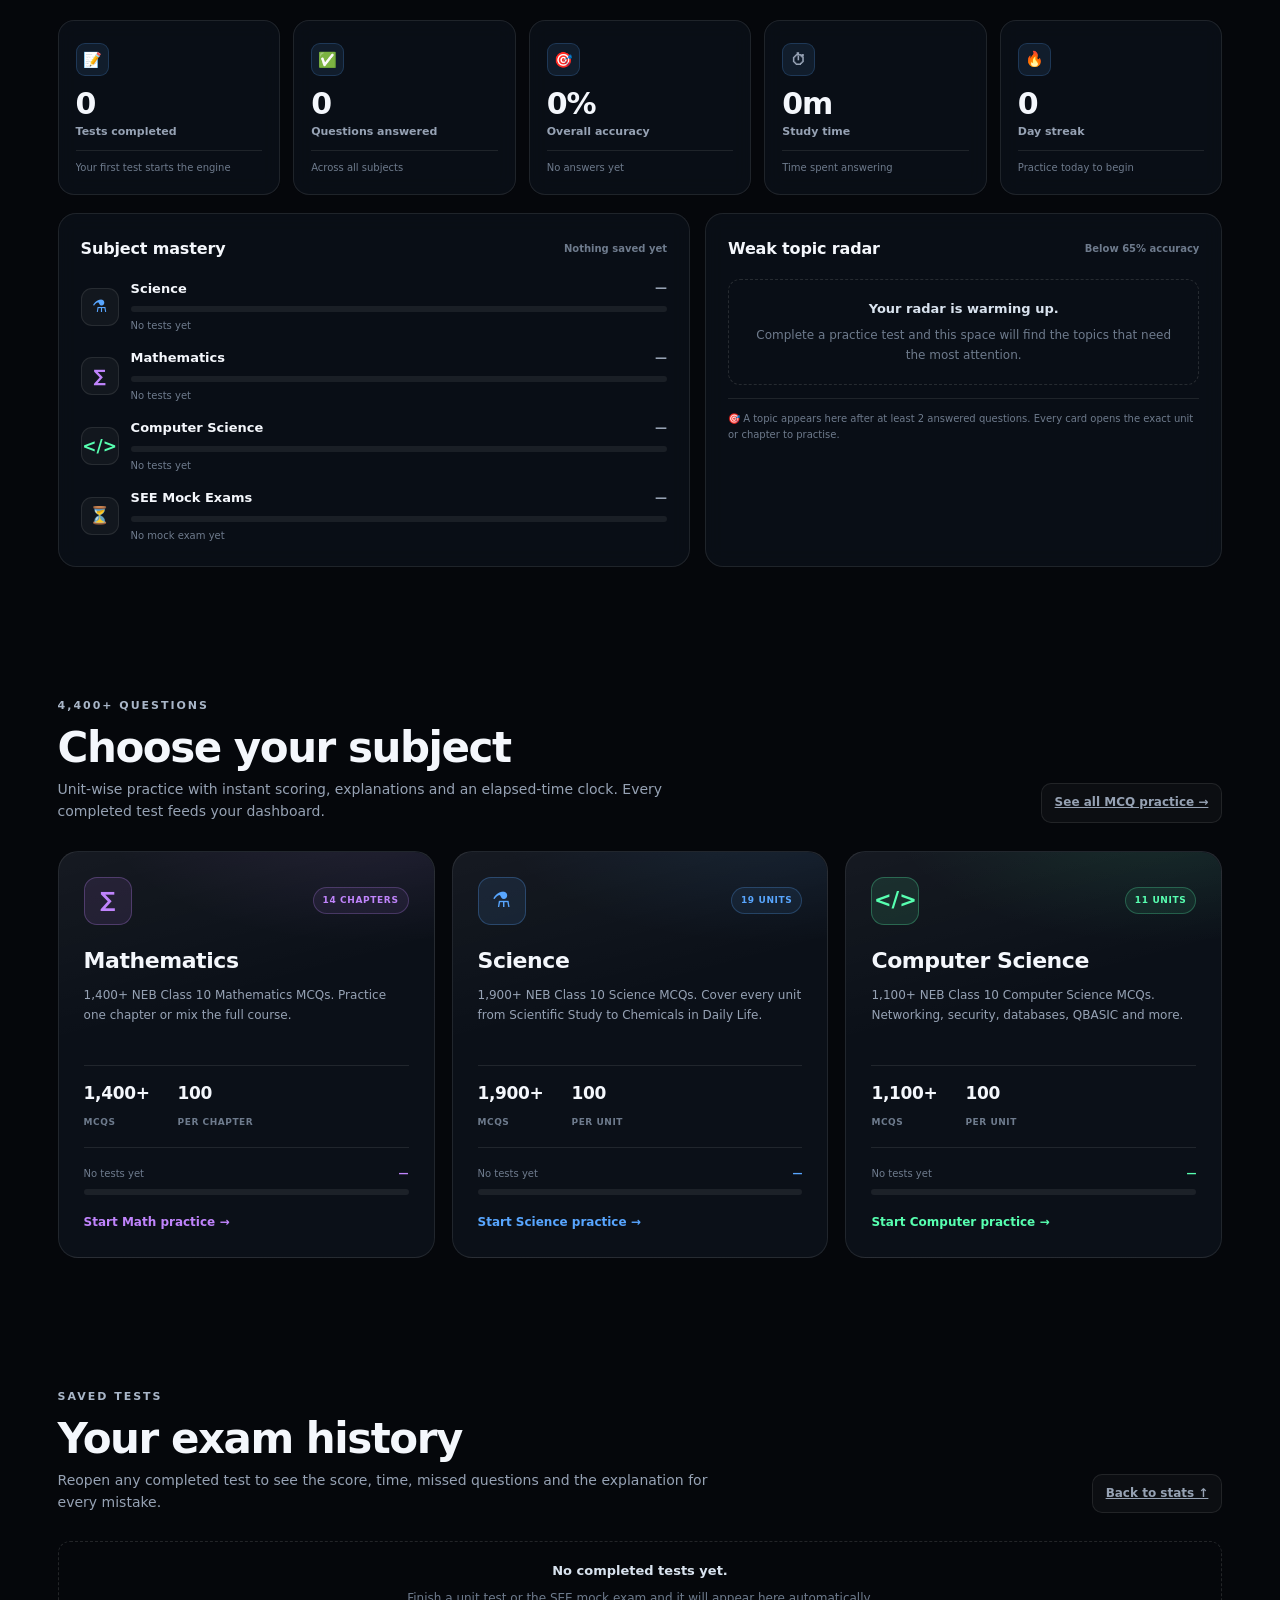
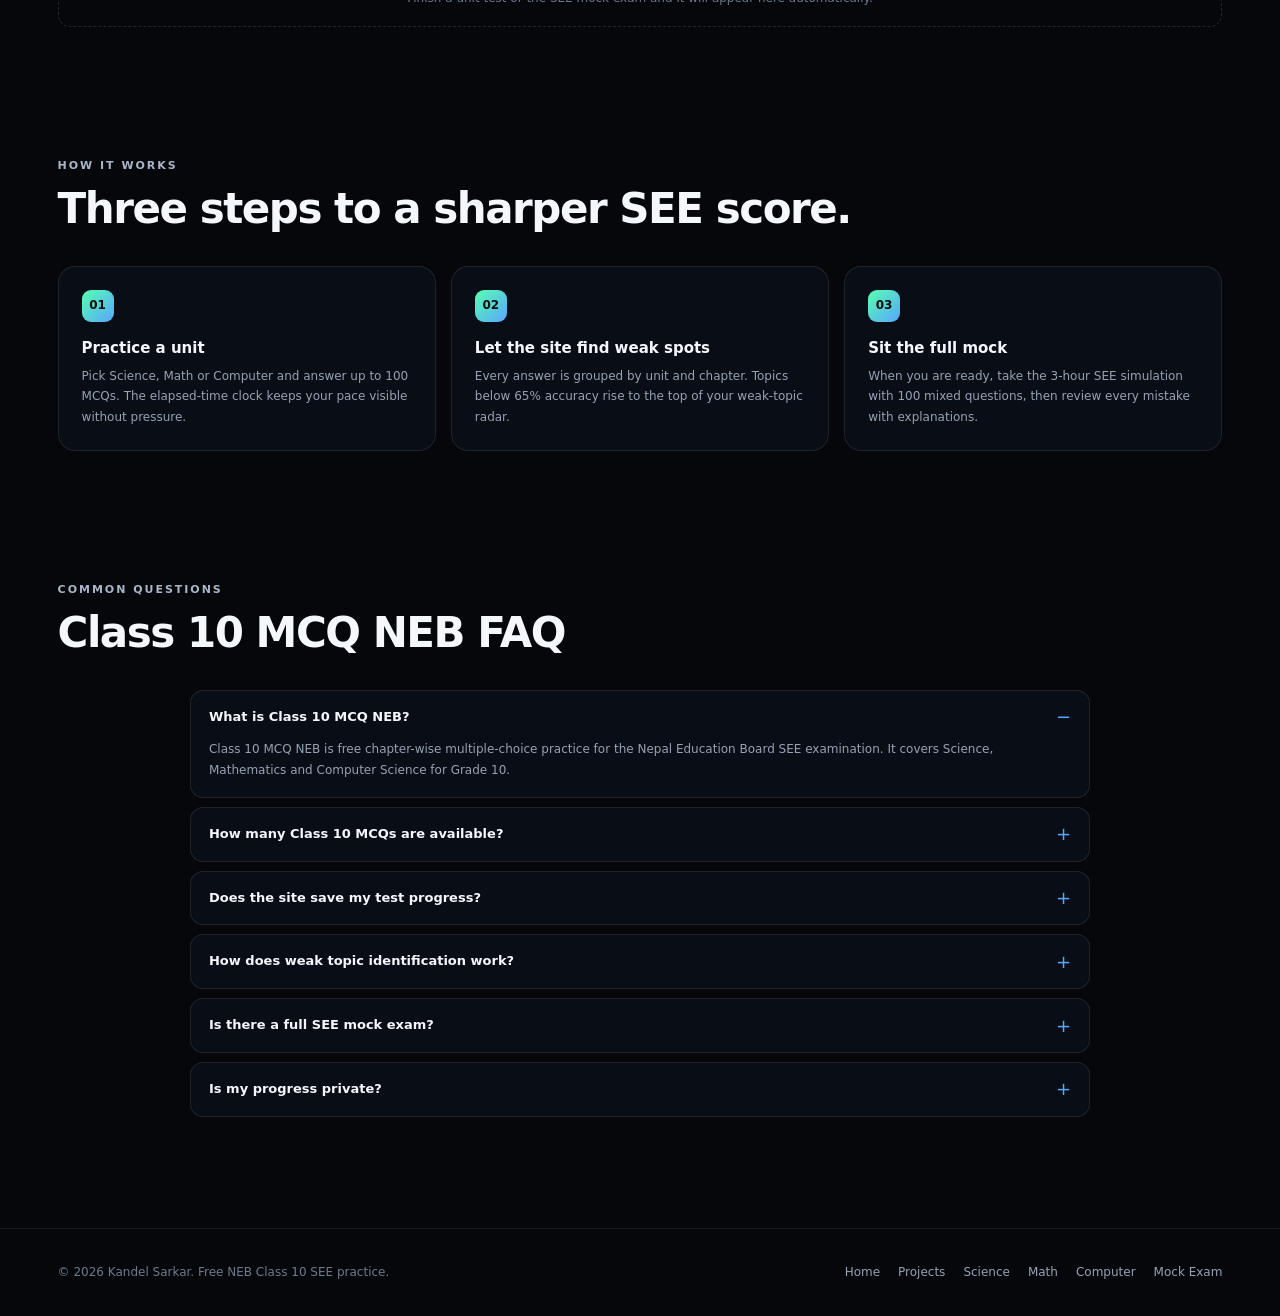
==== commit 783618f0: "Add progress tracking, weak topics and 3-hour SEE mock exam" ====
--- a/class-10-mcq.html
+++ b/class-10-mcq.html
@@ -4,26 +4,24 @@
     <link rel="icon" type="image/jpeg" href="kandel-sarkar-profile.jpg">
     <meta charset="UTF-8">
     <meta name="viewport" content="width=device-width, initial-scale=1.0">
-    <meta name="description" content="Practice free Class 10 MCQ for NEB SEE. Choose 1,900+ Science, 1,400+ Math or 1,100+ Computer MCQs, chapter-wise, with instant scoring and explanations.">
-    <meta name="keywords" content="mcq class 10 neb, class 10 mcq, neb class 10 mcq, see mcq practice, class 10 science mcq, class 10 math mcq, class 10 computer mcq, neb class 10 computer science mcq">
+    <meta name="description" content="Free Class 10 MCQ NEB practice with progress tracking, weak topic detection and a full 3-hour SEE mock exam. 4,400+ Science, Math and Computer MCQs.">
+    <meta name="keywords" content="mcq class 10 neb, class 10 mcq, neb class 10 mcq, see mock exam, see model question, class 10 science mcq, class 10 math mcq, class 10 computer mcq, student progress tracking">
     <meta name="robots" content="index, follow, max-image-preview:large">
     <link rel="canonical" href="https://kandelbishal.com.np/class-10-mcq.html">
 
     <meta property="og:type" content="website">
     <meta property="og:site_name" content="Kandel Sarkar">
-    <meta property="og:title" content="Class 10 MCQ NEB | Science, Math &amp; Computer">
-    <meta property="og:description" content="Practice free Class 10 MCQ for NEB SEE — 1,900+ Science MCQs, 1,400+ Math MCQs and 1,100+ Computer MCQs with instant scoring and explanations.">
+    <meta property="og:title" content="Class 10 MCQ NEB | Progress Tracking &amp; 3-Hour SEE Mock">
+    <meta property="og:description" content="Practice 4,400+ NEB Class 10 MCQs, save every test, find weak topics and sit a full 3-hour SEE mock exam.">
     <meta property="og:url" content="https://kandelbishal.com.np/class-10-mcq.html">
     <meta property="og:image" content="https://kandelbishal.com.np/kandel-sarkar-profile.jpg">
-    <meta property="og:image:alt" content="Class 10 MCQ NEB practice on Kandel Sarkar">
+    <meta property="og:image:alt" content="Class 10 MCQ NEB progress dashboard and SEE mock exam">
     <meta name="twitter:card" content="summary">
-    <meta name="twitter:title" content="Class 10 MCQ NEB | Science, Math &amp; Computer">
-    <meta name="twitter:description" content="Practice 1,900+ Science MCQs, 1,400+ Math MCQs and 1,100+ Computer MCQs for NEB Class 10 SEE.">
+    <meta name="twitter:title" content="Class 10 MCQ NEB | Progress &amp; SEE Mock Exam">
+    <meta name="twitter:description" content="4,400+ MCQs, saved progress, weak topic detection and a full 3-hour SEE mock exam.">
     <meta name="twitter:image" content="https://kandelbishal.com.np/kandel-sarkar-profile.jpg">
 
-    <title>Class 10 MCQ NEB | Science, Math &amp; Computer SEE</title>
-
-    <link rel="stylesheet" href="mcq.css">
+    <title>Class 10 MCQ NEB | Progress, Weak Topics &amp; SEE Mock Exam</title>
 
     <script type="application/ld+json">
     {
@@ -33,8 +31,8 @@
           "@type": "WebPage",
           "@id": "https://kandelbishal.com.np/class-10-mcq.html#webpage",
           "url": "https://kandelbishal.com.np/class-10-mcq.html",
-          "name": "Class 10 MCQ NEB | Science, Math & Computer SEE Practice",
-          "description": "Free Class 10 MCQ practice for NEB SEE with 1,900+ Science questions, 1,400+ Mathematics questions and 1,100+ Computer Science questions.",
+          "name": "Class 10 MCQ NEB | Progress, Weak Topics and SEE Mock Exam",
+          "description": "Free Class 10 MCQ practice for NEB SEE with progress tracking, weak topic detection, saved tests and a full 3-hour mock exam.",
           "inLanguage": "en",
           "dateModified": "2026-11-04",
           "isPartOf": {
@@ -46,7 +44,7 @@
         },
         {
           "@type": "ItemList",
-          "name": "Class 10 MCQ NEB subjects",
+          "name": "Class 10 MCQ NEB subjects and mock exam",
           "itemListElement": [
             {
               "@type": "ListItem",
@@ -83,6 +81,18 @@
                 "educationalLevel": "Grade 10",
                 "isAccessibleForFree": true
               }
+            },
+            {
+              "@type": "ListItem",
+              "position": 4,
+              "item": {
+                "@type": "LearningResource",
+                "name": "Full SEE Mock Exam - 3 Hours",
+                "url": "https://kandelbishal.com.np/see-mock-exam.html",
+                "learningResourceType": "Exam",
+                "educationalLevel": "Grade 10",
+                "isAccessibleForFree": true
+              }
             }
           ]
         },
@@ -130,26 +140,34 @@
             },
             {
               "@type": "Question",
-              "name": "Is this Class 10 MCQ practice free?",
+              "name": "Does the site save my test progress?",
               "acceptedAnswer": {
                 "@type": "Answer",
-                "text": "Yes. All Class 10 Science, Mathematics and Computer Science MCQ practice is free and works in a normal web browser."
+                "text": "Yes. Every completed practice test and mock exam is saved in your browser on this device. You can see your scores, study time, accuracy, weak topics and full test history without creating an account."
               }
             },
             {
               "@type": "Question",
-              "name": "Can I practice Science, Mathematics and Computer Science?",
+              "name": "How does weak topic identification work?",
               "acceptedAnswer": {
                 "@type": "Answer",
-                "text": "Yes. Choose Science, Mathematics or Computer Science on this page, then select any unit or chapter to start practicing."
+                "text": "The site groups your answers by Science unit, Math chapter or Computer unit. Any topic where your accuracy falls below 65% after at least two questions is shown in the weak topic radar with a direct practice link."
               }
             },
             {
               "@type": "Question",
-              "name": "Do the quizzes have a time limit?",
+              "name": "Is there a full SEE mock exam?",
               "acceptedAnswer": {
                 "@type": "Answer",
-                "text": "No. There is no countdown or auto-submit. A clock records how long you take so you can track your practice time."
+                "text": "Yes. The full SEE mock exam has 100 MCQs from Science, Mathematics and Computer Science, a fixed 3-hour countdown, auto-submit, a question palette, mark-for-review and a detailed result analysis."
+              }
+            },
+            {
+              "@type": "Question",
+              "name": "Is my progress private?",
+              "acceptedAnswer": {
+                "@type": "Answer",
+                "text": "Yes. Progress is stored locally on your device using browser storage and a small first-party progress cookie. No account, name or personal data is sent to a server."
               }
             }
           ]
@@ -159,81 +177,1522 @@
     </script>
 
     <style>
-        .subjects {
+        :root {
+            --bg: #05070b;
+            --bg-soft: #080c12;
+            --panel: rgba(12, 17, 25, 0.82);
+            --panel-solid: #0b1018;
+            --line: rgba(255, 255, 255, 0.09);
+            --line-strong: rgba(255, 255, 255, 0.16);
+            --text: #f4f7fc;
+            --muted: #96a2b4;
+            --muted-2: #6e7b8d;
+            --blue: #58a6ff;
+            --green: #57ffb0;
+            --violet: #c084fc;
+            --amber: #ffb347;
+            --red: #ff6b81;
+            --radius: 20px;
+            --shadow: 0 24px 70px rgba(0, 0, 0, 0.38);
+        }
+
+        * {
+            margin: 0;
+            padding: 0;
+            box-sizing: border-box;
+        }
+
+        html {
+            scroll-behavior: smooth;
+            scroll-padding-top: 90px;
+        }
+
+        body {
+            font-family: "Segoe UI", system-ui, -apple-system, BlinkMacSystemFont, Arial, sans-serif;
+            color: var(--text);
+            background: var(--bg);
+            min-height: 100vh;
+            overflow-x: hidden;
+            line-height: 1.6;
+            -webkit-font-smoothing: antialiased;
+        }
+
+        body::before {
+            content: "";
+            position: fixed;
+            inset: 0;
+            z-index: -3;
+            background:
+                radial-gradient(900px 520px at 8% -8%, rgba(88, 166, 255, 0.18), transparent 62%),
+                radial-gradient(760px 500px at 95% 12%, rgba(192, 132, 252, 0.14), transparent 62%),
+                radial-gradient(700px 560px at 50% 105%, rgba(87, 255, 176, 0.1), transparent 65%),
+                #05070b;
+        }
+
+        body::after {
+            content: "";
+            position: fixed;
+            inset: 0;
+            z-index: -2;
+            pointer-events: none;
+            opacity: 0.5;
+            background-image:
+                linear-gradient(rgba(255, 255, 255, 0.026) 1px, transparent 1px),
+                linear-gradient(90deg, rgba(255, 255, 255, 0.026) 1px, transparent 1px);
+            background-size: 64px 64px;
+            mask-image: linear-gradient(to bottom, #000, transparent 78%);
+        }
+
+        a {
+            color: inherit;
+        }
+
+        button,
+        input {
+            font: inherit;
+        }
+
+        .wrap {
+            width: min(1180px, 91vw);
+            margin: 0 auto;
+        }
+
+        /* ================= NAV ================= */
+
+        .topbar {
+            position: sticky;
+            top: 0;
+            z-index: 100;
+            padding: 14px 0;
+            background: rgba(5, 7, 11, 0.74);
+            border-bottom: 1px solid rgba(255, 255, 255, 0.07);
+            backdrop-filter: blur(20px);
+            -webkit-backdrop-filter: blur(20px);
+        }
+
+        .topbar-inner {
+            display: flex;
+            align-items: center;
+            justify-content: space-between;
+            gap: 22px;
+        }
+
+        .brand {
+            display: inline-flex;
+            align-items: center;
+            gap: 11px;
+            text-decoration: none;
+            font-weight: 800;
+            letter-spacing: -0.02em;
+            white-space: nowrap;
+        }
+
+        .brand-mark {
+            width: 40px;
+            height: 40px;
+            display: grid;
+            place-items: center;
+            border-radius: 12px;
+            font-size: 14px;
+            letter-spacing: 0.02em;
+            color: #041016;
+            background: linear-gradient(135deg, var(--green), var(--blue));
+            box-shadow: 0 0 30px rgba(88, 166, 255, 0.26);
+        }
+
+        .brand-text {
+            font-size: 18px;
+        }
+
+        .brand-text span {
+            color: var(--muted);
+            font-weight: 600;
+        }
+
+        .navlinks {
+            display: flex;
+            align-items: center;
+            gap: 24px;
+        }
+
+        .navlinks a {
+            text-decoration: none;
+            font-size: 14px;
+            font-weight: 600;
+            color: var(--muted);
+            transition: color 0.2s ease;
+        }
+
+        .navlinks a:hover,
+        .navlinks a.active {
+            color: #fff;
+        }
+
+        .nav-cta {
+            text-decoration: none;
+            font-size: 13px;
+            font-weight: 800;
+            padding: 10px 15px;
+            border-radius: 11px;
+            color: #dff7ff;
+            border: 1px solid rgba(88, 166, 255, 0.35);
+            background: rgba(88, 166, 255, 0.1);
+            white-space: nowrap;
+            transition: 0.2s ease;
+        }
+
+        .nav-cta:hover {
+            background: rgba(88, 166, 255, 0.2);
+            border-color: var(--blue);
+            transform: translateY(-1px);
+        }
+
+        /* ================= HERO ================= */
+
+        .hero {
+            display: grid;
+            grid-template-columns: minmax(0, 1.15fr) minmax(0, 0.85fr);
+            gap: 54px;
+            align-items: center;
+            padding: 76px 0 58px;
+        }
+
+        .eyebrow {
+            display: inline-flex;
+            align-items: center;
+            gap: 9px;
+            font-size: 11px;
+            font-weight: 800;
+            letter-spacing: 0.18em;
+            text-transform: uppercase;
+            color: #a9b6c8;
+        }
+
+        .eyebrow .pulse {
+            width: 8px;
+            height: 8px;
+            border-radius: 50%;
+            background: var(--green);
+            box-shadow: 0 0 0 0 rgba(87, 255, 176, 0.55);
+            animation: pulse 2s infinite;
+        }
+
+        @keyframes pulse {
+            0% { box-shadow: 0 0 0 0 rgba(87, 255, 176, 0.5); }
+            70% { box-shadow: 0 0 0 12px rgba(87, 255, 176, 0); }
+            100% { box-shadow: 0 0 0 0 rgba(87, 255, 176, 0); }
+        }
+
+        .hero h1 {
+            margin: 18px 0 18px;
+            font-size: clamp(44px, 6.1vw, 76px);
+            line-height: 0.98;
+            letter-spacing: -0.045em;
+            font-weight: 850;
+        }
+
+        .grad {
+            background: linear-gradient(100deg, #ffffff 8%, #8dd7ff 44%, #57ffb0 82%);
+            -webkit-background-clip: text;
+            background-clip: text;
+            color: transparent;
+        }
+
+        .hero-copy > p {
+            max-width: 610px;
+            font-size: 17px;
+            line-height: 1.75;
+            color: var(--muted);
+        }
+
+        .hero-cta {
+            display: flex;
+            flex-wrap: wrap;
+            gap: 12px;
+            margin-top: 28px;
+        }
+
+        .btn {
+            display: inline-flex;
+            align-items: center;
+            justify-content: center;
+            gap: 10px;
+            min-height: 50px;
+            padding: 13px 21px;
+            border-radius: 13px;
+            text-decoration: none;
+            font-size: 14px;
+            font-weight: 800;
+            border: 1px solid transparent;
+            cursor: pointer;
+            transition: transform 0.2s ease, box-shadow 0.2s ease, background 0.2s ease, border-color 0.2s ease;
+        }
+
+        .btn.primary {
+            color: #041016;
+            background: linear-gradient(135deg, var(--green), var(--blue));
+            box-shadow: 0 16px 44px rgba(88, 166, 255, 0.26);
+        }
+
+        .btn.primary:hover {
+            transform: translateY(-2px);
+            box-shadow: 0 22px 56px rgba(88, 166, 255, 0.36);
+        }
+
+        .btn.ghost {
+            color: #e8eef8;
+            background: rgba(255, 255, 255, 0.04);
+            border-color: var(--line-strong);
+        }
+
+        .btn.ghost:hover {
+            background: rgba(255, 255, 255, 0.08);
+            border-color: rgba(255, 255, 255, 0.3);
+            transform: translateY(-2px);
+        }
+
+        .trust-row {
+            display: flex;
+            flex-wrap: wrap;
+            gap: 30px;
+            margin-top: 36px;
+            padding-top: 24px;
+            border-top: 1px solid var(--line);
+        }
+
+        .trust-row div {
+            display: flex;
+            flex-direction: column;
+            gap: 2px;
+        }
+
+        .trust-row strong {
+            font-size: 20px;
+            letter-spacing: -0.02em;
+        }
+
+        .trust-row span {
+            font-size: 11px;
+            letter-spacing: 0.08em;
+            text-transform: uppercase;
+            color: var(--muted-2);
+            font-weight: 700;
+        }
+
+        /* ================= EXAM PREVIEW ================= */
+
+        .exam-preview {
+            position: relative;
+            padding: 24px;
+            border-radius: 26px;
+            border: 1px solid rgba(88, 166, 255, 0.24);
+            background:
+                linear-gradient(160deg, rgba(88, 166, 255, 0.12), rgba(87, 255, 176, 0.04) 46%, rgba(8, 12, 18, 0.94) 78%),
+                #080d14;
+            box-shadow: var(--shadow), inset 0 1px 0 rgba(255, 255, 255, 0.08);
+            overflow: hidden;
+        }
+
+        .exam-preview::before {
+            content: "";
+            position: absolute;
+            width: 280px;
+            height: 280px;
+            top: -140px;
+            right: -100px;
+            border-radius: 50%;
+            background: radial-gradient(circle, rgba(87, 255, 176, 0.18), transparent 68%);
+            pointer-events: none;
+        }
+
+        .preview-top {
+            position: relative;
+            display: flex;
+            align-items: center;
+            justify-content: space-between;
+            gap: 12px;
+            font-size: 10px;
+            font-weight: 800;
+            letter-spacing: 0.16em;
+            color: #a9b6c8;
+        }
+
+        .live-dot {
+            display: inline-flex;
+            align-items: center;
+            gap: 6px;
+            color: var(--green);
+        }
+
+        .live-dot::before {
+            content: "";
+            width: 6px;
+            height: 6px;
+            border-radius: 50%;
+            background: var(--green);
+            box-shadow: 0 0 12px var(--green);
+        }
+
+        .preview-clock {
+            position: relative;
+            margin: 22px 0 4px;
+            font-size: clamp(44px, 6vw, 62px);
+            font-weight: 850;
+            letter-spacing: -0.06em;
+            line-height: 1;
+            font-variant-numeric: tabular-nums;
+            color: #eaf6ff;
+            text-shadow: 0 0 34px rgba(88, 166, 255, 0.24);
+        }
+
+        .preview-sub {
+            font-size: 12px;
+            font-weight: 700;
+            color: var(--muted);
+        }
+
+        .preview-grid {
+            display: grid;
+            grid-template-columns: 1fr 1fr;
+            gap: 10px;
+            margin-top: 22px;
+        }
+
+        .preview-grid div {
+            padding: 12px;
+            border: 1px solid var(--line);
+            border-radius: 12px;
+            background: rgba(255, 255, 255, 0.028);
+        }
+
+        .preview-grid strong {
+            display: block;
+            font-size: 19px;
+            letter-spacing: -0.02em;
+        }
+
+        .preview-grid span {
+            font-size: 10px;
+            text-transform: uppercase;
+            letter-spacing: 0.08em;
+            color: var(--muted-2);
+            font-weight: 700;
+        }
+
+        .preview-bar {
+            height: 6px;
+            margin-top: 20px;
+            border-radius: 99px;
+            background: rgba(255, 255, 255, 0.07);
+            overflow: hidden;
+        }
+
+        .preview-bar span {
+            display: block;
+            height: 100%;
+            border-radius: inherit;
+            background: linear-gradient(90deg, var(--green), var(--blue));
+        }
+
+        .preview-foot {
+            display: flex;
+            justify-content: space-between;
+            gap: 10px;
+            margin-top: 9px;
+            font-size: 10px;
+            font-weight: 700;
+            letter-spacing: 0.05em;
+            color: var(--muted-2);
+            text-transform: uppercase;
+        }
+
+        /* ================= SECTIONS ================= */
+
+        .section {
+            padding: 62px 0;
+        }
+
+        .section-head {
+            display: flex;
+            align-items: flex-end;
+            justify-content: space-between;
+            gap: 24px;
+            margin-bottom: 28px;
+        }
+
+        .section-head h2 {
+            margin: 9px 0 7px;
+            font-size: clamp(28px, 4vw, 42px);
+            line-height: 1.08;
+            letter-spacing: -0.035em;
+        }
+
+        .section-head p {
+            max-width: 650px;
+            color: var(--muted);
+            font-size: 14px;
+        }
+
+        .text-btn {
+            flex: 0 0 auto;
+            padding: 9px 13px;
+            border-radius: 10px;
+            border: 1px solid var(--line);
+            background: rgba(255, 255, 255, 0.03);
+            color: var(--muted);
+            font-size: 12px;
+            font-weight: 700;
+            cursor: pointer;
+            transition: 0.2s ease;
+        }
+
+        .text-btn:hover {
+            color: #fff;
+            border-color: rgba(255, 107, 129, 0.5);
+            background: rgba(255, 107, 129, 0.08);
+        }
+
+        /* ================= MOCK BANNER ================= */
+
+        .mock-banner {
+            position: relative;
+            display: grid;
+            grid-template-columns: minmax(0, 1.15fr) minmax(0, 0.85fr);
+            gap: 42px;
+            align-items: center;
+            padding: 42px;
+            border-radius: 28px;
+            border: 1px solid rgba(255, 179, 71, 0.24);
+            background:
+                radial-gradient(700px 300px at 88% 10%, rgba(255, 179, 71, 0.16), transparent 66%),
+                linear-gradient(145deg, rgba(255, 179, 71, 0.08), rgba(10, 14, 20, 0.94) 58%);
+            box-shadow: var(--shadow);
+            overflow: hidden;
+        }
+
+        .mock-banner::after {
+            content: "SEE";
+            position: absolute;
+            right: -12px;
+            bottom: -52px;
+            font-size: 190px;
+            font-weight: 900;
+            letter-spacing: -0.08em;
+            color: rgba(255, 255, 255, 0.022);
+            pointer-events: none;
+        }
+
+        .mock-copy {
+            position: relative;
+            z-index: 1;
+        }
+
+        .mock-copy h2 {
+            margin: 12px 0 12px;
+            font-size: clamp(30px, 4.2vw, 48px);
+            line-height: 1.03;
+            letter-spacing: -0.04em;
+        }
+
+        .mock-copy > p {
+            max-width: 580px;
+            color: var(--muted);
+            font-size: 14px;
+        }
+
+        .check-list {
+            display: grid;
+            gap: 8px;
+            margin: 20px 0 24px;
+            list-style: none;
+        }
+
+        .check-list li {
+            display: flex;
+            align-items: flex-start;
+            gap: 9px;
+            color: #c6d0dd;
+            font-size: 13px;
+        }
+
+        .check-list li::before {
+            content: "✓";
+            display: inline-grid;
+            place-items: center;
+            flex: 0 0 18px;
+            width: 18px;
+            height: 18px;
+            margin-top: 2px;
+            border-radius: 50%;
+            font-size: 10px;
+            font-weight: 900;
+            color: #071009;
+            background: var(--green);
+        }
+
+        .mock-clock {
+            position: relative;
+            z-index: 1;
+            padding: 24px;
+            border-radius: 21px;
+            border: 1px solid rgba(255, 179, 71, 0.24);
+            background: rgba(5, 8, 12, 0.62);
+            text-align: center;
+        }
+
+        .mock-clock-label {
+            font-size: 10px;
+            font-weight: 800;
+            letter-spacing: 0.18em;
+            color: #d7b98f;
+        }
+
+        .mock-clock-digits {
+            margin: 12px 0 4px;
+            font-size: clamp(42px, 6vw, 58px);
+            font-weight: 850;
+            letter-spacing: -0.06em;
+            line-height: 1;
+            font-variant-numeric: tabular-nums;
+            color: #fff4e2;
+            text-shadow: 0 0 36px rgba(255, 179, 71, 0.3);
+        }
+
+        .mock-clock-meta {
+            font-size: 11px;
+            color: #b39c7d;
+        }
+
+        .mock-mini-grid {
+            display: grid;
+            grid-template-columns: repeat(3, 1fr);
+            gap: 8px;
+            margin-top: 18px;
+        }
+
+        .mock-mini-grid div {
+            padding: 9px 6px;
+            border-radius: 9px;
+            background: rgba(255, 255, 255, 0.035);
+            border: 1px solid var(--line);
+        }
+
+        .mock-mini-grid strong {
+            display: block;
+            font-size: 15px;
+        }
+
+        .mock-mini-grid span {
+            font-size: 9px;
+            text-transform: uppercase;
+            letter-spacing: 0.06em;
+            color: var(--muted-2);
+        }
+
+        /* ================= STATS ================= */
+
+        .stat-grid {
+            display: grid;
+            grid-template-columns: repeat(5, minmax(0, 1fr));
+            gap: 13px;
+            margin-bottom: 18px;
+        }
+
+        .stat-card {
+            padding: 18px 17px;
+            border-radius: 16px;
+            border: 1px solid var(--line);
+            background: var(--panel);
+            backdrop-filter: blur(10px);
+            min-width: 0;
+        }
+
+        .stat-card .stat-icon {
+            display: inline-grid;
+            place-items: center;
+            width: 33px;
+            height: 33px;
+            margin-bottom: 12px;
+            border-radius: 9px;
+            font-size: 15px;
+            background: rgba(88, 166, 255, 0.1);
+            border: 1px solid rgba(88, 166, 255, 0.2);
+        }
+
+        .stat-card strong {
+            display: block;
+            font-size: clamp(22px, 2.8vw, 30px);
+            letter-spacing: -0.04em;
+            line-height: 1.05;
+            font-variant-numeric: tabular-nums;
+        }
+
+        .stat-card > span {
+            display: block;
+            margin-top: 4px;
+            font-size: 11px;
+            font-weight: 700;
+            color: var(--muted);
+        }
+
+        .stat-card small {
+            display: block;
+            margin-top: 9px;
+            padding-top: 9px;
+            border-top: 1px solid var(--line);
+            font-size: 10px;
+            color: var(--muted-2);
+            white-space: nowrap;
+            overflow: hidden;
+            text-overflow: ellipsis;
+        }
+
+        .dashboard-grid {
+            display: grid;
+            grid-template-columns: minmax(0, 1.1fr) minmax(0, 0.9fr);
+            gap: 15px;
+        }
+
+        .panel {
+            padding: 22px;
+            border-radius: 18px;
+            border: 1px solid var(--line);
+            background: var(--panel);
+            backdrop-filter: blur(10px);
+            min-width: 0;
+        }
+
+        .panel-head {
+            display: flex;
+            align-items: center;
+            justify-content: space-between;
+            gap: 14px;
+            margin-bottom: 17px;
+        }
+
+        .panel-head h3 {
+            font-size: 16px;
+            letter-spacing: -0.01em;
+        }
+
+        .panel-head span {
+            font-size: 10px;
+            font-weight: 700;
+            color: var(--muted-2);
+            text-align: right;
+        }
+
+        .mastery-list {
+            display: grid;
+            gap: 14px;
+        }
+
+        .mastery-row {
+            display: grid;
+            grid-template-columns: 38px minmax(0, 1fr);
+            gap: 12px;
+            align-items: center;
+        }
+
+        .mastery-icon {
+            width: 38px;
+            height: 38px;
+            display: grid;
+            place-items: center;
+            border-radius: 11px;
+            font-size: 17px;
+            font-weight: 800;
+            background: rgba(255, 255, 255, 0.04);
+            border: 1px solid var(--line);
+        }
+
+        .mastery-top {
+            display: flex;
+            align-items: center;
+            justify-content: space-between;
+            gap: 10px;
+            margin-bottom: 7px;
+        }
+
+        .mastery-top span {
+            font-size: 13px;
+            font-weight: 700;
+        }
+
+        .mastery-pct {
+            font-size: 12px;
+            font-weight: 800;
+            color: var(--muted);
+            font-variant-numeric: tabular-nums;
+        }
+
+        .mastery-bar,
+        .card-bar,
+        .weak-bar {
+            height: 6px;
+            border-radius: 99px;
+            background: rgba(255, 255, 255, 0.07);
+            overflow: hidden;
+        }
+
+        .mastery-bar i,
+        .card-bar i,
+        .weak-bar i {
+            display: block;
+            height: 100%;
+            width: 0;
+            border-radius: inherit;
+            background: linear-gradient(90deg, var(--blue), var(--green));
+            transition: width 0.6s cubic-bezier(0.2, 0.7, 0.2, 1);
+        }
+
+        .mastery-meta {
+            margin-top: 6px;
+            font-size: 10px;
+            color: var(--muted-2);
+        }
+
+        .weak-list {
+            display: grid;
+            gap: 9px;
+        }
+
+        .weak-item {
+            display: grid;
+            grid-template-columns: 30px minmax(0, 1fr) auto;
+            gap: 10px;
+            align-items: center;
+            padding: 10px;
+            border-radius: 12px;
+            border: 1px solid rgba(255, 107, 129, 0.18);
+            background: rgba(255, 107, 129, 0.045);
+            text-decoration: none;
+            transition: 0.2s ease;
+        }
+
+        .weak-item:hover {
+            border-color: rgba(255, 107, 129, 0.42);
+            background: rgba(255, 107, 129, 0.08);
+            transform: translateY(-1px);
+        }
+
+        .weak-rank {
+            font-size: 10px;
+            font-weight: 800;
+            color: #ff9baa;
+            text-align: center;
+            font-variant-numeric: tabular-nums;
+        }
+
+        .weak-name {
+            display: flex;
+            align-items: center;
+            gap: 7px;
+            min-width: 0;
+        }
+
+        .weak-name strong {
+            font-size: 12px;
+            white-space: nowrap;
+            overflow: hidden;
+            text-overflow: ellipsis;
+        }
+
+        .weak-name span {
+            flex: 0 0 auto;
+            font-size: 9px;
+            font-weight: 700;
+            text-transform: uppercase;
+            letter-spacing: 0.05em;
+            color: var(--muted-2);
+        }
+
+        .weak-bar {
+            height: 4px;
+            margin-top: 6px;
+        }
+
+        .weak-bar i {
+            background: linear-gradient(90deg, var(--red), var(--amber));
+        }
+
+        .weak-pct {
+            font-size: 12px;
+            font-weight: 800;
+            color: #ff9baa;
+            font-variant-numeric: tabular-nums;
+        }
+
+        .weak-note {
+            margin-top: 13px;
+            padding-top: 12px;
+            border-top: 1px solid var(--line);
+            font-size: 10px;
+            line-height: 1.6;
+            color: var(--muted-2);
+        }
+
+        .empty-state {
+            padding: 18px;
+            border: 1px dashed rgba(255, 255, 255, 0.12);
+            border-radius: 12px;
+            text-align: center;
+            color: var(--muted-2);
+            font-size: 12px;
+            line-height: 1.7;
+        }
+
+        .empty-state strong {
+            display: block;
+            margin-bottom: 5px;
+            color: #d9e3ef;
+            font-size: 13px;
+        }
+
+        /* ================= SUBJECTS ================= */
+
+        .subject-grid {
+            display: grid;
             grid-template-columns: repeat(3, minmax(0, 1fr));
-            max-width: 1200px;
+            gap: 17px;
+        }
+
+        .subject-card {
+            position: relative;
+            display: flex;
+            flex-direction: column;
+            padding: 25px;
+            border-radius: 20px;
+            border: 1px solid var(--line);
+            background:
+                linear-gradient(165deg, rgba(255, 255, 255, 0.045), transparent 38%),
+                var(--panel-solid);
+            text-decoration: none;
+            overflow: hidden;
+            transition: transform 0.25s ease, border-color 0.25s ease, box-shadow 0.25s ease;
+        }
+
+        .subject-card::before {
+            content: "";
+            position: absolute;
+            inset: 0;
+            border-radius: inherit;
+            background: radial-gradient(420px 200px at 85% -10%, var(--card-accent), transparent 66%);
+            opacity: 0.11;
+            pointer-events: none;
+        }
+
+        .subject-card:hover {
+            transform: translateY(-6px);
+            border-color: var(--card-accent-strong);
+            box-shadow: 0 22px 54px rgba(0, 0, 0, 0.34);
+        }
+
+        .subject-card.math {
+            --card-accent: #c084fc;
+            --card-accent-strong: rgba(192, 132, 252, 0.55);
+        }
+
+        .subject-card.science {
+            --card-accent: #58a6ff;
+            --card-accent-strong: rgba(88, 166, 255, 0.55);
+        }
+
+        .subject-card.computer {
+            --card-accent: #57ffb0;
+            --card-accent-strong: rgba(87, 255, 176, 0.5);
+        }
+
+        .subject-top {
+            display: flex;
+            align-items: center;
+            justify-content: space-between;
+            gap: 12px;
+            margin-bottom: 18px;
+        }
+
+        .subject-icon {
+            width: 48px;
+            height: 48px;
+            display: grid;
+            place-items: center;
+            border-radius: 13px;
+            font-size: 21px;
+            font-weight: 800;
+            color: var(--card-accent);
+            background: color-mix(in srgb, var(--card-accent) 10%, transparent);
+            border: 1px solid color-mix(in srgb, var(--card-accent) 28%, transparent);
+        }
+
+        .subject-badge {
+            padding: 5px 9px;
+            border-radius: 99px;
+            font-size: 9px;
+            font-weight: 800;
+            letter-spacing: 0.07em;
+            text-transform: uppercase;
+            color: var(--card-accent);
+            border: 1px solid color-mix(in srgb, var(--card-accent) 25%, transparent);
+            background: color-mix(in srgb, var(--card-accent) 8%, transparent);
+        }
+
+        .subject-card h3 {
+            margin-bottom: 7px;
+            font-size: 22px;
+            letter-spacing: -0.02em;
+        }
+
+        .subject-card > p {
+            min-height: 62px;
+            font-size: 12px;
+            line-height: 1.7;
+            color: var(--muted);
+        }
+
+        .subject-stats {
+            display: flex;
+            gap: 28px;
+            margin: 18px 0;
+            padding: 14px 0;
+            border-top: 1px solid var(--line);
+            border-bottom: 1px solid var(--line);
+        }
+
+        .subject-stats strong {
+            display: block;
+            font-size: 17px;
+            letter-spacing: -0.02em;
+        }
+
+        .subject-stats span {
+            font-size: 9px;
+            font-weight: 700;
+            text-transform: uppercase;
+            letter-spacing: 0.06em;
+            color: var(--muted-2);
+        }
+
+        .card-progress {
+            margin-bottom: 18px;
+        }
+
+        .card-progress-top {
+            display: flex;
+            align-items: center;
+            justify-content: space-between;
+            gap: 8px;
+            margin-bottom: 7px;
+            font-size: 10px;
+            color: var(--muted-2);
+        }
+
+        .card-progress-top strong {
+            color: var(--card-accent);
+            font-variant-numeric: tabular-nums;
+        }
+
+        .card-bar i {
+            background: linear-gradient(90deg, var(--card-accent), #ffffff);
+        }
+
+        .card-link {
+            margin-top: auto;
+            font-size: 12px;
+            font-weight: 800;
+            color: var(--card-accent);
+        }
+
+        /* ================= HISTORY ================= */
+
+        .history-list {
+            display: grid;
+            gap: 10px;
+        }
+
+        .history-card {
+            display: grid;
+            grid-template-columns: 52px minmax(0, 1fr) 88px;
+            gap: 16px;
+            align-items: start;
+            padding: 16px;
+            border-radius: 15px;
+            border: 1px solid var(--line);
+            background: var(--panel);
+            transition: border-color 0.2s ease, background 0.2s ease;
+        }
+
+        .history-card:hover {
+            border-color: var(--line-strong);
+            background: rgba(15, 21, 30, 0.9);
+        }
+
+        .history-date {
+            padding: 7px 4px;
+            border-radius: 9px;
+            text-align: center;
+            border: 1px solid var(--line);
+            background: rgba(255, 255, 255, 0.03);
+        }
+
+        .history-date strong {
+            display: block;
+            font-size: 17px;
+            line-height: 1;
+        }
+
+        .history-date span {
+            display: block;
+            margin-top: 4px;
+            font-size: 9px;
+            font-weight: 800;
+            letter-spacing: 0.07em;
+            text-transform: uppercase;
+            color: var(--muted-2);
+        }
+
+        .history-main {
+            min-width: 0;
+        }
+
+        .history-top {
+            display: flex;
+            flex-wrap: wrap;
+            align-items: center;
+            gap: 8px;
+            margin-bottom: 6px;
+        }
+
+        .type-badge {
+            padding: 3px 7px;
+            border-radius: 99px;
+            font-size: 8px;
+            font-weight: 900;
+            letter-spacing: 0.08em;
+            text-transform: uppercase;
+            color: #d9e7ff;
+            border: 1px solid rgba(88, 166, 255, 0.25);
+            background: rgba(88, 166, 255, 0.1);
+        }
+
+        .type-badge.exam {
+            color: #ffe4bd;
+            border-color: rgba(255, 179, 71, 0.3);
+            background: rgba(255, 179, 71, 0.1);
+        }
+
+        .history-subject {
+            font-size: 10px;
+            font-weight: 700;
+            color: var(--muted-2);
+        }
+
+        .history-time {
+            margin-left: auto;
+            font-size: 9px;
+            color: var(--muted-2);
+        }
+
+        .history-main h3 {
+            font-size: 14px;
+            line-height: 1.35;
+            margin-bottom: 4px;
+            white-space: nowrap;
+            overflow: hidden;
+            text-overflow: ellipsis;
+        }
+
+        .history-meta {
+            font-size: 11px;
+            color: var(--muted);
+        }
+
+        .history-main details {
+            margin-top: 9px;
+        }
+
+        .history-main summary {
+            width: fit-content;
+            cursor: pointer;
+            font-size: 10px;
+            font-weight: 700;
+            color: var(--blue);
+        }
+
+        .missed-list {
+            display: grid;
+            gap: 7px;
+            margin-top: 9px;
+        }
+
+        .missed-item {
+            padding: 9px 10px;
+            border-radius: 9px;
+            border: 1px solid rgba(255, 255, 255, 0.07);
+            background: rgba(255, 255, 255, 0.022);
+            font-size: 10px;
+            line-height: 1.55;
+            color: var(--muted);
+        }
+
+        .missed-item strong {
+            display: block;
+            margin-bottom: 3px;
+            color: #dce6f2;
+            font-size: 11px;
+        }
+
+        .missed-item em {
+            color: var(--green);
+            font-style: normal;
+        }
+
+        .missed-item .your {
+            color: var(--red);
+        }
+
+        .history-score {
+            text-align: right;
+        }
+
+        .history-score strong {
+            display: block;
+            font-size: 20px;
+            letter-spacing: -0.03em;
+            line-height: 1.1;
+            font-variant-numeric: tabular-nums;
+        }
+
+        .history-score span {
+            font-size: 9px;
+            font-weight: 800;
+            letter-spacing: 0.06em;
+            text-transform: uppercase;
+            color: var(--muted-2);
+        }
+
+        .history-score.good strong { color: var(--green); }
+        .history-score.mid strong { color: var(--amber); }
+        .history-score.low strong { color: var(--red); }
+
+        /* ================= HOW IT WORKS ================= */
+
+        .steps {
+            display: grid;
+            grid-template-columns: repeat(3, minmax(0, 1fr));
+            gap: 15px;
+        }
+
+        .step {
+            padding: 23px;
+            border-radius: 17px;
+            border: 1px solid var(--line);
+            background: var(--panel);
+        }
+
+        .step-num {
+            display: inline-grid;
+            place-items: center;
+            width: 32px;
+            height: 32px;
+            margin-bottom: 14px;
+            border-radius: 9px;
+            font-size: 12px;
+            font-weight: 900;
+            color: #071009;
+            background: linear-gradient(135deg, var(--green), var(--blue));
+        }
+
+        .step h3 {
+            margin-bottom: 6px;
+            font-size: 15px;
+        }
+
+        .step p {
+            font-size: 12px;
+            line-height: 1.7;
+            color: var(--muted);
+        }
+
+        /* ================= FAQ ================= */
+
+        .faq {
+            max-width: 900px;
             margin: 0 auto;
         }
 
-        .computer-card {
-            border-color: rgba(87, 255, 176, 0.22);
-            background: linear-gradient(180deg, rgba(87, 255, 176, 0.05), #0b0f15 42%);
-        }
-
-        .computer-card:hover {
-            border-color: #57ffb0;
-        }
-
-        .computer-icon {
-            color: #57ffb0;
-            font-family: "JetBrains Mono", ui-monospace, "Courier New", monospace;
-        }
-
-        .faq-section {
-            max-width: 900px;
-            margin: 0 auto 80px;
-        }
-
-        .faq-section h2 {
-            text-align: center;
-            font-size: 30px;
-            margin-bottom: 10px;
-        }
-
-        .faq-section .section-description {
-            margin-bottom: 30px;
-        }
-
-        .faq-item {
-            background: #0b0f15;
-            border: 1px solid #1b222c;
-            border-radius: 14px;
-            padding: 18px 22px;
-            margin-bottom: 12px;
-        }
-
-        .faq-item summary {
+        .faq details {
+            margin-bottom: 9px;
+            padding: 16px 18px;
+            border-radius: 13px;
+            border: 1px solid var(--line);
+            background: var(--panel);
+        }
+
+        .faq summary {
+            display: flex;
+            align-items: center;
+            justify-content: space-between;
+            gap: 16px;
             cursor: pointer;
-            font-weight: 600;
-            color: #f5f7fb;
             list-style: none;
-        }
-
-        .faq-item summary::-webkit-details-marker {
+            font-size: 13px;
+            font-weight: 700;
+        }
+
+        .faq summary::-webkit-details-marker {
             display: none;
         }
 
-        .faq-item summary::after {
+        .faq summary::after {
             content: "+";
-            float: right;
-            color: #58a6ff;
-            font-size: 20px;
+            flex: 0 0 auto;
+            font-size: 18px;
+            font-weight: 400;
+            color: var(--blue);
             line-height: 1;
         }
 
-        .faq-item[open] summary::after {
+        .faq details[open] summary::after {
             content: "−";
         }
 
-        .faq-item p {
-            color: #929ba8;
-            line-height: 1.7;
-            margin-top: 12px;
-        }
-
-        @media (max-width: 850px) {
-            .subjects {
+        .faq details p {
+            padding-top: 11px;
+            font-size: 12px;
+            line-height: 1.75;
+            color: var(--muted);
+        }
+
+        /* ================= FOOTER ================= */
+
+        footer {
+            margin-top: 40px;
+            padding: 34px 0;
+            border-top: 1px solid var(--line);
+            color: var(--muted-2);
+            font-size: 12px;
+        }
+
+        .footer-inner {
+            display: flex;
+            flex-wrap: wrap;
+            align-items: center;
+            justify-content: space-between;
+            gap: 16px;
+        }
+
+        .footer-links {
+            display: flex;
+            flex-wrap: wrap;
+            gap: 18px;
+        }
+
+        .footer-links a {
+            text-decoration: none;
+            color: var(--muted);
+            transition: color 0.2s ease;
+        }
+
+        .footer-links a:hover {
+            color: #fff;
+        }
+
+        /* ================= TOAST ================= */
+
+        .toast {
+            position: fixed;
+            left: 50%;
+            bottom: 22px;
+            z-index: 300;
+            transform: translate(-50%, 20px);
+            padding: 11px 17px;
+            border-radius: 11px;
+            border: 1px solid rgba(87, 255, 176, 0.3);
+            background: rgba(8, 16, 13, 0.96);
+            color: #d8ffee;
+            font-size: 12px;
+            font-weight: 700;
+            opacity: 0;
+            pointer-events: none;
+            transition: opacity 0.25s ease, transform 0.25s ease;
+            box-shadow: 0 18px 44px rgba(0, 0, 0, 0.4);
+        }
+
+        .toast.show {
+            opacity: 1;
+            transform: translate(-50%, 0);
+        }
+
+        /* ================= RESPONSIVE ================= */
+
+        @media (max-width: 1050px) {
+            .hero {
                 grid-template-columns: 1fr;
+                gap: 34px;
+                padding-top: 58px;
+            }
+
+            .hero-copy > p {
+                max-width: 760px;
+            }
+
+            .exam-preview {
+                max-width: 620px;
+            }
+
+            .stat-grid {
+                grid-template-columns: repeat(3, minmax(0, 1fr));
+            }
+
+            .dashboard-grid {
+                grid-template-columns: 1fr;
+            }
+
+            .subject-grid {
+                grid-template-columns: repeat(2, minmax(0, 1fr));
+            }
+
+            .subject-card:last-child {
+                grid-column: 1 / -1;
+            }
+        }
+
+        @media (max-width: 820px) {
+            .topbar-inner {
+                flex-wrap: wrap;
+                justify-content: center;
+                gap: 10px;
+            }
+
+            .navlinks {
+                order: 3;
+                width: 100%;
+                justify-content: center;
+                gap: 17px;
+                flex-wrap: wrap;
+            }
+
+            .nav-cta {
+                order: 2;
+            }
+
+            .mock-banner {
+                grid-template-columns: 1fr;
+                padding: 30px;
+            }
+
+            .mock-clock {
+                max-width: 460px;
+            }
+
+            .section {
+                padding: 48px 0;
+            }
+
+            .section-head {
+                align-items: flex-start;
+                flex-direction: column;
+                gap: 12px;
+            }
+
+            .steps {
+                grid-template-columns: 1fr;
+            }
+
+            .history-card {
+                grid-template-columns: 46px minmax(0, 1fr);
+            }
+
+            .history-score {
+                grid-column: 2;
+                text-align: left;
+            }
+
+            .history-time {
+                margin-left: 0;
+            }
+        }
+
+        @media (max-width: 620px) {
+            .wrap {
+                width: min(100% - 30px, 1180px);
+            }
+
+            .brand-text {
+                font-size: 16px;
+            }
+
+            .hero {
+                padding-top: 44px;
+            }
+
+            .hero h1 {
+                font-size: clamp(40px, 12vw, 56px);
+            }
+
+            .hero-copy > p {
+                font-size: 15px;
+            }
+
+            .trust-row {
+                gap: 20px;
+            }
+
+            .stat-grid {
+                grid-template-columns: 1fr 1fr;
+            }
+
+            .stat-card:last-child {
+                grid-column: 1 / -1;
+            }
+
+            .subject-grid {
+                grid-template-columns: 1fr;
+            }
+
+            .subject-card:last-child {
+                grid-column: auto;
+            }
+
+            .subject-card > p {
+                min-height: 0;
+            }
+
+            .mock-banner {
+                padding: 24px 19px;
+                border-radius: 22px;
+            }
+
+            .preview-grid {
+                gap: 8px;
+            }
+
+            .preview-top {
+                font-size: 9px;
+            }
+
+            .history-card {
+                grid-template-columns: 42px minmax(0, 1fr);
+                gap: 12px;
+                padding: 13px;
+            }
+
+            .faq details {
+                padding: 14px;
+            }
+        }
+
+        @media (prefers-reduced-motion: reduce) {
+            html {
+                scroll-behavior: auto;
+            }
+
+            *,
+            *::before,
+            *::after {
+                animation-duration: 0.01ms !important;
+                animation-iteration-count: 1 !important;
+                transition-duration: 0.01ms !important;
             }
         }
     </style>
@@ -241,275 +1700,769 @@
 
 <body>
 
-    <!-- Navigation -->
-    <nav class="navbar">
-
-        <a href="index.html" class="logo">
-            Kandel Sarkar
-        </a>
-
-        <div class="nav-links">
-            <a href="index.html">Home</a>
-            <a href="projects.html">Projects</a>
-            <a href="class-10-mcq.html" class="active">Class 10 MCQ</a>
-            <a href="mcq.html">All Subjects</a>
+    <nav class="topbar">
+        <div class="wrap topbar-inner">
+            <a class="brand" href="index.html">
+                <span class="brand-mark">KS</span>
+                <span class="brand-text">Kandel <span>Sarkar</span></span>
+            </a>
+
+            <div class="navlinks">
+                <a href="index.html">Home</a>
+                <a href="projects.html">Projects</a>
+                <a href="class-10-mcq.html" class="active">Class 10 MCQ</a>
+                <a href="see-mock-exam.html">Mock Exam</a>
+                <a href="mcq.html">All Subjects</a>
+            </div>
+
+            <a class="nav-cta" href="#progress">My Progress</a>
         </div>
-
     </nav>
 
-
-    <!-- Main Section -->
-    <main class="main-container">
+    <main class="wrap">
+
+        <!-- HERO -->
 
         <section class="hero">
-
-            <div class="badge">
-                NEB • CLASS 10 • SEE
+            <div class="hero-copy">
+                <div class="eyebrow"><span class="pulse"></span> NEB • Class 10 • SEE 2026</div>
+
+                <h1>
+                    Your SEE prep,<br>
+                    <span class="grad">finally in one place.</span>
+                </h1>
+
+                <p>
+                    4,400+ chapter-wise MCQs, a progress dashboard that remembers every test,
+                    weak-topic detection that tells you what to fix, and a full 3-hour SEE
+                    mock exam that feels like the real thing.
+                </p>
+
+                <div class="hero-cta">
+                    <a class="btn primary" href="see-mock-exam.html">Start 3-hour SEE mock <span>→</span></a>
+                    <a class="btn ghost" href="#subjects">Practice by subject</a>
+                </div>
+
+                <div class="trust-row">
+                    <div><strong>4,400+</strong><span>MCQs</span></div>
+                    <div><strong>44</strong><span>Units &amp; chapters</span></div>
+                    <div><strong>3</strong><span>Subjects</span></div>
+                    <div><strong>100%</strong><span>Free</span></div>
+                </div>
             </div>
 
-            <h1>
-                Class 10 MCQ NEB
-            </h1>
-
-            <p>
-                Practice free Class 10 MCQ for NEB SEE. Choose Science,
-                Mathematics or Computer Science and work through unit-wise
-                questions with an elapsed-time clock, instant scoring and
-                detailed explanations.
-            </p>
-
+            <aside class="exam-preview" aria-label="SEE mock exam preview">
+                <div class="preview-top">
+                    <span>FULL SEE SIMULATION</span>
+                    <span class="live-dot">LIVE</span>
+                </div>
+
+                <div class="preview-clock">03:00:00</div>
+                <div class="preview-sub">Fixed time • auto-submit at zero</div>
+
+                <div class="preview-grid">
+                    <div><strong>100</strong><span>Questions</span></div>
+                    <div><strong>100</strong><span>Marks</span></div>
+                    <div><strong>3</strong><span>Sections</span></div>
+                    <div><strong>0</strong><span>Negative marking</span></div>
+                </div>
+
+                <div class="preview-bar"><span style="width:36%"></span></div>
+                <div class="preview-foot">
+                    <span>Science 40</span>
+                    <span>Math 30</span>
+                    <span>Computer 30</span>
+                </div>
+            </aside>
         </section>
 
-
-        <!-- Subject Selection -->
-
-        <section class="subject-section">
-
-            <h2>
-                Choose Your Subject
-            </h2>
-
-            <p class="section-description">
-                Select Science, Mathematics or Computer Science to start your practice.
-            </p>
-
-
-            <div class="subjects">
-
-
-                <!-- Mathematics -->
-
-                <a href="math-mcq.html" class="subject-card">
-
-                    <div class="subject-icon math-icon">
-                        ∑
+        <!-- MOCK EXAM CTA -->
+
+        <section class="section" id="mock">
+            <div class="mock-banner">
+                <div class="mock-copy">
+                    <div class="eyebrow">NEW • FULL SEE SIMULATION</div>
+                    <h2>Sit a real 3-hour SEE mock.</h2>
+                    <p>
+                        One paper. Three subjects. One fixed clock. Practice the stamina,
+                        pacing and pressure of the real exam — then get a complete weakness
+                        report the moment you submit.
+                    </p>
+
+                    <ul class="check-list">
+                        <li>100 MCQs: Science 40, Mathematics 30, Computer 30</li>
+                        <li>Question palette, mark-for-review and auto-submit</li>
+                        <li>Instant score, subject breakdown and weak-topic report</li>
+                        <li>Result saved automatically to your progress dashboard</li>
+                    </ul>
+
+                    <a class="btn primary" href="see-mock-exam.html">Enter the exam hall <span>→</span></a>
+                </div>
+
+                <div class="mock-clock">
+                    <div class="mock-clock-label">TIME ALLOWED</div>
+                    <div class="mock-clock-digits">03:00:00</div>
+                    <div class="mock-clock-meta">The paper submits itself when time runs out.</div>
+
+                    <div class="mock-mini-grid">
+                        <div><strong>100</strong><span>Questions</span></div>
+                        <div><strong>100</strong><span>Marks</span></div>
+                        <div><strong>0</strong><span>Negative</span></div>
                     </div>
-
-                    <div class="subject-content">
-
-                        <h3>
-                            Mathematics
-                        </h3>
-
-                        <p>
-                            Practice 1,400+ NEB Class 10 Mathematics
-                            MCQs across 14 chapters with an elapsed-time clock
-                            and explanations.
-                        </p>
-
-                        <span class="start">
-                            Start Math Practice →
-                        </span>
-
+                </div>
+            </div>
+        </section>
+
+        <!-- PROGRESS DASHBOARD -->
+
+        <section class="section" id="progress">
+            <div class="section-head">
+                <div>
+                    <div class="eyebrow">YOUR DATA • THIS DEVICE</div>
+                    <h2>Progress dashboard</h2>
+                    <p>
+                        Every completed practice test and mock exam is saved automatically.
+                        See your accuracy, study time, weak topics and full test history —
+                        no login needed.
+                    </p>
+                </div>
+                <button class="text-btn" id="reset-progress" type="button">Reset progress</button>
+            </div>
+
+            <div class="stat-grid">
+                <article class="stat-card">
+                    <span class="stat-icon">📝</span>
+                    <strong id="stat-tests">0</strong>
+                    <span>Tests completed</span>
+                    <small id="stat-tests-note">Your first test starts the engine</small>
+                </article>
+
+                <article class="stat-card">
+                    <span class="stat-icon">✅</span>
+                    <strong id="stat-questions">0</strong>
+                    <span>Questions answered</span>
+                    <small id="stat-questions-note">Across all subjects</small>
+                </article>
+
+                <article class="stat-card">
+                    <span class="stat-icon">🎯</span>
+                    <strong id="stat-accuracy">0%</strong>
+                    <span>Overall accuracy</span>
+                    <small id="stat-accuracy-note">No answers yet</small>
+                </article>
+
+                <article class="stat-card">
+                    <span class="stat-icon">⏱</span>
+                    <strong id="stat-time">0m</strong>
+                    <span>Study time</span>
+                    <small>Time spent answering</small>
+                </article>
+
+                <article class="stat-card">
+                    <span class="stat-icon">🔥</span>
+                    <strong id="stat-streak">0</strong>
+                    <span>Day streak</span>
+                    <small id="stat-streak-note">Practice today to begin</small>
+                </article>
+            </div>
+
+            <div class="dashboard-grid">
+                <div class="panel">
+                    <div class="panel-head">
+                        <h3>Subject mastery</h3>
+                        <span id="last-saved">Nothing saved yet</span>
                     </div>
 
+                    <div class="mastery-list">
+                        <div class="mastery-row" data-subject="science">
+                            <div class="mastery-icon" style="color:#58a6ff;">⚗</div>
+                            <div>
+                                <div class="mastery-top">
+                                    <span>Science</span>
+                                    <strong class="mastery-pct js-subject-pct">—</strong>
+                                </div>
+                                <div class="mastery-bar"><i class="js-subject-bar"></i></div>
+                                <div class="mastery-meta js-subject-meta">No tests yet</div>
+                            </div>
+                        </div>
+
+                        <div class="mastery-row" data-subject="math">
+                            <div class="mastery-icon" style="color:#c084fc;">∑</div>
+                            <div>
+                                <div class="mastery-top">
+                                    <span>Mathematics</span>
+                                    <strong class="mastery-pct js-subject-pct">—</strong>
+                                </div>
+                                <div class="mastery-bar"><i class="js-subject-bar"></i></div>
+                                <div class="mastery-meta js-subject-meta">No tests yet</div>
+                            </div>
+                        </div>
+
+                        <div class="mastery-row" data-subject="computer">
+                            <div class="mastery-icon" style="color:#57ffb0;">&lt;/&gt;</div>
+                            <div>
+                                <div class="mastery-top">
+                                    <span>Computer Science</span>
+                                    <strong class="mastery-pct js-subject-pct">—</strong>
+                                </div>
+                                <div class="mastery-bar"><i class="js-subject-bar"></i></div>
+                                <div class="mastery-meta js-subject-meta">No tests yet</div>
+                            </div>
+                        </div>
+
+                        <div class="mastery-row" data-subject="exam">
+                            <div class="mastery-icon" style="color:#ffb347;">⏳</div>
+                            <div>
+                                <div class="mastery-top">
+                                    <span>SEE Mock Exams</span>
+                                    <strong class="mastery-pct js-subject-pct">—</strong>
+                                </div>
+                                <div class="mastery-bar"><i class="js-subject-bar"></i></div>
+                                <div class="mastery-meta js-subject-meta">No mock exam yet</div>
+                            </div>
+                        </div>
+                    </div>
+                </div>
+
+                <div class="panel">
+                    <div class="panel-head">
+                        <h3>Weak topic radar</h3>
+                        <span>Below 65% accuracy</span>
+                    </div>
+
+                    <div id="weak-topics" class="weak-list">
+                        <div class="empty-state">
+                            <strong>Your radar is warming up.</strong>
+                            Complete a practice test and the site will find the topics
+                            that need the most attention.
+                        </div>
+                    </div>
+
+                    <div class="weak-note">
+                        🎯 A topic appears here after at least 2 answered questions.
+                        Every card opens the exact unit or chapter to practise.
+                    </div>
+                </div>
+            </div>
+        </section>
+
+        <!-- SUBJECTS -->
+
+        <section class="section" id="subjects">
+            <div class="section-head">
+                <div>
+                    <div class="eyebrow">4,400+ QUESTIONS</div>
+                    <h2>Choose your subject</h2>
+                    <p>
+                        Unit-wise practice with instant scoring, explanations and an
+                        elapsed-time clock. Every completed test feeds your dashboard.
+                    </p>
+                </div>
+                <a class="text-btn" href="mcq.html">See all MCQ practice →</a>
+            </div>
+
+            <div class="subject-grid">
+                <a class="subject-card math" href="math-mcq.html" data-subject="math">
+                    <div class="subject-top">
+                        <span class="subject-icon">∑</span>
+                        <span class="subject-badge">14 chapters</span>
+                    </div>
+                    <h3>Mathematics</h3>
+                    <p>
+                        1,400+ NEB Class 10 Mathematics MCQs. Practice one chapter
+                        or mix the full course.
+                    </p>
+                    <div class="subject-stats">
+                        <div><strong>1,400+</strong><span>MCQs</span></div>
+                        <div><strong>100</strong><span>Per chapter</span></div>
+                    </div>
+                    <div class="card-progress">
+                        <div class="card-progress-top">
+                            <span class="js-subject-meta">No tests yet</span>
+                            <strong class="js-subject-pct">—</strong>
+                        </div>
+                        <div class="card-bar"><i class="js-subject-bar"></i></div>
+                    </div>
+                    <span class="card-link">Start Math practice →</span>
                 </a>
 
-
-                <!-- Science -->
-
-                <a href="science-mcq.html" class="subject-card">
-
-                    <div class="subject-icon science-icon">
-                        ⚗
+                <a class="subject-card science" href="science-mcq.html" data-subject="science">
+                    <div class="subject-top">
+                        <span class="subject-icon">⚗</span>
+                        <span class="subject-badge">19 units</span>
                     </div>
-
-                    <div class="subject-content">
-
-                        <h3>
-                            Science
-                        </h3>
-
-                        <p>
-                            Practice 1,900+ NEB Class 10 Science
-                            MCQs across 19 units with an elapsed-time clock
-                            and explanations.
-                        </p>
-
-                        <span class="start">
-                            Start Science Practice →
-                        </span>
-
+                    <h3>Science</h3>
+                    <p>
+                        1,900+ NEB Class 10 Science MCQs. Cover every unit from
+                        Scientific Study to Chemicals in Daily Life.
+                    </p>
+                    <div class="subject-stats">
+                        <div><strong>1,900+</strong><span>MCQs</span></div>
+                        <div><strong>100</strong><span>Per unit</span></div>
                     </div>
-
+                    <div class="card-progress">
+                        <div class="card-progress-top">
+                            <span class="js-subject-meta">No tests yet</span>
+                            <strong class="js-subject-pct">—</strong>
+                        </div>
+                        <div class="card-bar"><i class="js-subject-bar"></i></div>
+                    </div>
+                    <span class="card-link">Start Science practice →</span>
                 </a>
 
-
-                <!-- Computer Science -->
-
-                <a href="computer-mcq.html" class="subject-card computer-card">
-
-                    <div class="subject-icon computer-icon">
-                        &lt;/&gt;
+                <a class="subject-card computer" href="computer-mcq.html" data-subject="computer">
+                    <div class="subject-top">
+                        <span class="subject-icon">&lt;/&gt;</span>
+                        <span class="subject-badge">11 units</span>
                     </div>
-
-                    <div class="subject-content">
-
-                        <h3>
-                            Computer Science
-                        </h3>
-
-                        <p>
-                            Practice 1,100+ NEB Class 10 Computer Science
-                            MCQs across 11 units with an elapsed-time clock
-                            and explanations.
-                        </p>
-
-                        <span class="start">
-                            Start Computer Practice →
-                        </span>
-
+                    <h3>Computer Science</h3>
+                    <p>
+                        1,100+ NEB Class 10 Computer Science MCQs. Networking,
+                        security, databases, QBASIC and more.
+                    </p>
+                    <div class="subject-stats">
+                        <div><strong>1,100+</strong><span>MCQs</span></div>
+                        <div><strong>100</strong><span>Per unit</span></div>
                     </div>
-
+                    <div class="card-progress">
+                        <div class="card-progress-top">
+                            <span class="js-subject-meta">No tests yet</span>
+                            <strong class="js-subject-pct">—</strong>
+                        </div>
+                        <div class="card-bar"><i class="js-subject-bar"></i></div>
+                    </div>
+                    <span class="card-link">Start Computer practice →</span>
                 </a>
-
-
             </div>
-
         </section>
 
-
-        <!-- Information -->
-
-        <section class="info-box">
-
-            <h3>
-                📚 Class 10 MCQ NEB — Science, Mathematics and Computer Science
-            </h3>
-
-            <p>
-                Looking for <strong>MCQ Class 10 NEB</strong> practice?
-                This page brings three main SEE subjects together in one
-                place. Science has 1,900+ questions across 19 units,
-                Mathematics has 1,400+ questions across 14 chapters, and
-                Computer Science has 1,100+ questions across 11 units.
-                Every unit and chapter includes 100 multiple-choice questions.
-            </p>
-
-            <p>
-                The practice is designed for Nepal's NEB Grade 10
-                curriculum and SEE preparation. There is no countdown or
-                auto-submit: a clock records how long you take, so you can
-                focus on understanding each question and review your answers
-                afterwards.
-            </p>
-
-            <div class="features">
-
+        <!-- SAVED TESTS -->
+
+        <section class="section" id="saved-tests">
+            <div class="section-head">
                 <div>
-                    <strong>3</strong>
-                    <span>Subjects</span>
+                    <div class="eyebrow">SAVED TESTS</div>
+                    <h2>Your exam history</h2>
+                    <p>
+                        Reopen any completed test to see the score, time, missed
+                        questions and the explanation for every mistake.
+                    </p>
                 </div>
-
+                <a class="text-btn" href="#progress">Back to stats ↑</a>
+            </div>
+
+            <div id="recent-tests" class="history-list">
+                <div class="empty-state">
+                    <strong>No completed tests yet.</strong>
+                    Finish a unit test or the SEE mock exam and it will appear here
+                    automatically.
+                </div>
+            </div>
+        </section>
+
+        <!-- HOW IT WORKS -->
+
+        <section class="section">
+            <div class="section-head">
                 <div>
-                    <strong>4,400+</strong>
-                    <span>MCQs</span>
+                    <div class="eyebrow">HOW IT WORKS</div>
+                    <h2>Three steps to a sharper SEE score.</h2>
                 </div>
-
+            </div>
+
+            <div class="steps">
+                <article class="step">
+                    <span class="step-num">01</span>
+                    <h3>Practice a unit</h3>
+                    <p>
+                        Pick Science, Math or Computer and answer up to 100 MCQs.
+                        The elapsed-time clock keeps your pace visible without pressure.
+                    </p>
+                </article>
+
+                <article class="step">
+                    <span class="step-num">02</span>
+                    <h3>Let the site find weak spots</h3>
+                    <p>
+                        Every answer is grouped by unit and chapter. Topics below
+                        65% accuracy rise to the top of your weak-topic radar.
+                    </p>
+                </article>
+
+                <article class="step">
+                    <span class="step-num">03</span>
+                    <h3>Sit the full mock</h3>
+                    <p>
+                        When you are ready, take the 3-hour SEE simulation with 100
+                        mixed questions, then review every mistake with explanations.
+                    </p>
+                </article>
+            </div>
+        </section>
+
+        <!-- FAQ -->
+
+        <section class="section">
+            <div class="section-head">
                 <div>
-                    <strong>SEE</strong>
-                    <span>Preparation</span>
+                    <div class="eyebrow">COMMON QUESTIONS</div>
+                    <h2>Class 10 MCQ NEB FAQ</h2>
                 </div>
-
             </div>
 
+            <div class="faq">
+                <details open>
+                    <summary>What is Class 10 MCQ NEB?</summary>
+                    <p>
+                        Class 10 MCQ NEB is free chapter-wise multiple-choice practice
+                        for the Nepal Education Board SEE examination. It covers Science,
+                        Mathematics and Computer Science for Grade 10.
+                    </p>
+                </details>
+
+                <details>
+                    <summary>How many Class 10 MCQs are available?</summary>
+                    <p>
+                        The site has more than 4,400 MCQs: 1,900+ Science questions across
+                        19 units, 1,400+ Mathematics questions across 14 chapters and
+                        1,100+ Computer Science questions across 11 units.
+                    </p>
+                </details>
+
+                <details>
+                    <summary>Does the site save my test progress?</summary>
+                    <p>
+                        Yes. Every completed practice test and mock exam is saved in your
+                        browser on this device. You can see scores, study time, accuracy,
+                        weak topics and full test history without creating an account.
+                    </p>
+                </details>
+
+                <details>
+                    <summary>How does weak topic identification work?</summary>
+                    <p>
+                        The site groups your answers by Science unit, Math chapter or
+                        Computer unit. Any topic where your accuracy falls below 65% after
+                        at least two questions is shown in the weak topic radar with a
+                        direct practice link.
+                    </p>
+                </details>
+
+                <details>
+                    <summary>Is there a full SEE mock exam?</summary>
+                    <p>
+                        Yes. The full SEE mock exam has 100 MCQs from Science, Mathematics
+                        and Computer Science, a fixed 3-hour countdown, auto-submit, a
+                        question palette, mark-for-review and detailed result analysis.
+                    </p>
+                </details>
+
+                <details>
+                    <summary>Is my progress private?</summary>
+                    <p>
+                        Yes. Progress is stored locally on your device using browser
+                        storage and a small first-party progress cookie. No account, name
+                        or personal data is sent to a server.
+                    </p>
+                </details>
+            </div>
         </section>
 
-
-        <!-- Frequently asked questions -->
-
-        <section class="faq-section">
-
-            <h2>
-                Class 10 MCQ NEB: Common Questions
-            </h2>
-
-            <p class="section-description">
-                Quick answers about the free Science, Mathematics and Computer Science practice.
-            </p>
-
-            <details class="faq-item">
-                <summary>What is Class 10 MCQ NEB?</summary>
-                <p>
-                    Class 10 MCQ NEB is free chapter-wise multiple-choice
-                    practice for the Nepal Education Board SEE examination.
-                    It covers Science, Mathematics and Computer Science for Grade 10.
-                </p>
-            </details>
-
-            <details class="faq-item">
-                <summary>How many Class 10 MCQs are available?</summary>
-                <p>
-                    The site has more than 4,400 MCQs: 1,900+ Science
-                    questions across 19 units, 1,400+ Mathematics questions
-                    across 14 chapters and 1,100+ Computer Science questions
-                    across 11 units.
-                </p>
-            </details>
-
-            <details class="faq-item">
-                <summary>Is this Class 10 MCQ practice free?</summary>
-                <p>
-                    Yes. All Class 10 Science, Mathematics and Computer
-                    Science MCQ practice is free and works in a normal web browser.
-                </p>
-            </details>
-
-            <details class="faq-item">
-                <summary>Can I practice Science, Mathematics and Computer Science?</summary>
-                <p>
-                    Yes. Choose Science, Mathematics or Computer Science
-                    above, then select any unit or chapter to start practicing.
-                </p>
-            </details>
-
-            <details class="faq-item">
-                <summary>Do the quizzes have a time limit?</summary>
-                <p>
-                    No. There is no countdown or auto-submit. A clock
-                    records how long you take so you can track your
-                    practice time.
-                </p>
-            </details>
-
-        </section>
-
     </main>
 
-
-    <!-- Footer -->
-
     <footer>
-
-        <p>
-            © 2026 Kandel Sarkar. All Rights Reserved.
-        </p>
-
-        <p>
-            Class 10 MCQ • Science, Math &amp; Computer • Nepal
-        </p>
-
+        <div class="wrap footer-inner">
+            <p>© 2026 Kandel Sarkar. Free NEB Class 10 SEE practice.</p>
+            <div class="footer-links">
+                <a href="index.html">Home</a>
+                <a href="projects.html">Projects</a>
+                <a href="science-mcq.html">Science</a>
+                <a href="math-mcq.html">Math</a>
+                <a href="computer-mcq.html">Computer</a>
+                <a href="see-mock-exam.html">Mock Exam</a>
+            </div>
+        </div>
     </footer>
+
+    <div id="toast" class="toast" role="status" aria-live="polite"></div>
+
+    <script src="mcq-progress.js?v=1"></script>
+    <script>
+        (function () {
+            "use strict";
+
+            var tracker = window.MCQTracker;
+
+            if (!tracker) return;
+
+            var $ = function (id) {
+                return document.getElementById(id);
+            };
+
+            var toastTimer = null;
+
+            function toast(message) {
+                var node = $("toast");
+
+                if (!node) return;
+
+                node.textContent = message;
+                node.classList.add("show");
+
+                clearTimeout(toastTimer);
+
+                toastTimer = setTimeout(function () {
+                    node.classList.remove("show");
+                }, 2600);
+            }
+
+            function formatNumber(value) {
+                return Number(value || 0).toLocaleString("en-US");
+            }
+
+            function accuracyLabel(accuracy) {
+                return Math.round((accuracy || 0) * 100) + "%";
+            }
+
+            function setSubjectUI(key, stats) {
+                var nodes = document.querySelectorAll('[data-subject="' + key + '"]');
+
+                if (!nodes.length) return;
+
+                var pct = Math.round((stats.accuracy || 0) * 100);
+
+                nodes.forEach(function (node) {
+                    var pctNode = node.querySelector(".js-subject-pct");
+                    var barNode = node.querySelector(".js-subject-bar");
+                    var metaNode = node.querySelector(".js-subject-meta");
+
+                    if (pctNode) {
+                        pctNode.textContent = stats.questions ? pct + "%" : "—";
+                    }
+
+                    if (barNode) {
+                        barNode.style.width = (stats.questions ? pct : 0) + "%";
+                    }
+
+                    if (metaNode) {
+                        if (!stats.tests) {
+                            metaNode.textContent = key === "exam"
+                                ? "No mock exam yet"
+                                : "No tests yet";
+                        } else {
+                            metaNode.textContent =
+                                stats.tests + (stats.tests === 1 ? " test" : " tests") +
+                                " • " + formatNumber(stats.questions) + " questions";
+                        }
+                    }
+                });
+            }
+
+            function renderWeakTopics(topics, hasAttempts) {
+                var container = $("weak-topics");
+
+                if (!container) return;
+
+                if (!topics.length) {
+                    container.innerHTML = hasAttempts
+                        ? '<div class="empty-state">' +
+                          "<strong>No weak topics detected.</strong>" +
+                          "Finish another test or two and this space will show the exact " +
+                          "units and chapters that need revision." +
+                          "</div>"
+                        : '<div class="empty-state">' +
+                          "<strong>Your radar is warming up.</strong>" +
+                          "Complete a practice test and this space will find the topics " +
+                          "that need the most attention." +
+                          "</div>";
+                    return;
+                }
+
+                var rank = 0;
+
+                container.innerHTML = topics.map(function (topic) {
+                    rank += 1;
+
+                    var meta = tracker.subjectMeta(topic.subject);
+                    var href = meta.href + "#unit-" + encodeURIComponent(topic.topicId);
+
+                    return (
+                        '<a class="weak-item" href="' + tracker.escapeHtml(href) + '">' +
+                        '<div class="weak-rank">' + String(rank).padStart(2, "0") + "</div>" +
+                        '<div style="min-width:0;">' +
+                        '<div class="weak-name">' +
+                        "<strong>" + tracker.escapeHtml(topic.topicName) + "</strong>" +
+                        "<span>" + tracker.escapeHtml(meta.short) + "</span>" +
+                        "</div>" +
+                        '<div class="weak-bar"><i style="width:' +
+                        Math.round(topic.accuracy * 100) + '%"></i></div>' +
+                        "</div>" +
+                        '<div class="weak-pct">' +
+                        Math.round(topic.accuracy * 100) + "%</div>" +
+                        "</a>"
+                    );
+                }).join("");
+            }
+
+            function gradeClass(accuracy) {
+                if (accuracy >= 0.75) return "good";
+                if (accuracy >= 0.5) return "mid";
+                return "low";
+            }
+
+            function renderRecent(attempts) {
+                var container = $("recent-tests");
+
+                if (!container) return;
+
+                if (!attempts.length) {
+                    container.innerHTML =
+                        '<div class="empty-state">' +
+                        "<strong>No completed tests yet.</strong>" +
+                        "Finish a unit test or the SEE mock exam and it will appear here " +
+                        "automatically." +
+                        "</div>";
+                    return;
+                }
+
+                container.innerHTML = attempts.map(function (attempt) {
+                    var date = new Date(attempt.at);
+                    var day = date.getDate();
+                    var month = date.toLocaleString("en-GB", { month: "short" });
+                    var score = Math.round(attempt.accuracy * 100);
+                    var isExam = attempt.type === "exam";
+
+                    var missedHtml = "";
+
+                    if (attempt.missed && attempt.missed.length) {
+                        missedHtml =
+                            "<details><summary>Review " + attempt.missed.length +
+                            " missed question" + (attempt.missed.length === 1 ? "" : "s") +
+                            "</summary><div class=\"missed-list\">" +
+                            attempt.missed.map(function (item) {
+                                return (
+                                    '<div class="missed-item">' +
+                                    "<strong>" + tracker.escapeHtml(item.question) + "</strong>" +
+                                    "Your answer: <span class=\"your\">" +
+                                    tracker.escapeHtml(item.yourAnswer || "Not answered") +
+                                    "</span><br>" +
+                                    "Correct answer: <em>" +
+                                    tracker.escapeHtml(item.correctAnswer || "") +
+                                    "</em>" +
+                                    (item.reason
+                                        ? "<br>" + tracker.escapeHtml(item.reason)
+                                        : "") +
+                                    "</div>"
+                                );
+                            }).join("") +
+                            "</div></details>";
+                    }
+
+                    return (
+                        '<article class="history-card">' +
+                        '<div class="history-date">' +
+                        "<strong>" + day + "</strong>" +
+                        "<span>" + month + "</span>" +
+                        "</div>" +
+                        '<div class="history-main">' +
+                        '<div class="history-top">' +
+                        '<span class="type-badge ' + (isExam ? "exam" : "") + '">' +
+                        (isExam ? "SEE Mock" : "Practice") + "</span>" +
+                        '<span class="history-subject">' +
+                        tracker.escapeHtml(attempt.subjectName) + "</span>" +
+                        '<span class="history-time">' +
+                        tracker.escapeHtml(tracker.formatDate(attempt.at)) + "</span>" +
+                        "</div>" +
+                        "<h3>" + tracker.escapeHtml(attempt.title) + "</h3>" +
+                        '<div class="history-meta">' +
+                        attempt.correct + " / " + attempt.total + " correct • " +
+                        tracker.escapeHtml(tracker.formatTime(attempt.timeSeconds)) +
+                        " • " + score + "%" +
+                        "</div>" +
+                        missedHtml +
+                        "</div>" +
+                        '<div class="history-score ' + gradeClass(attempt.accuracy) + '">' +
+                        "<strong>" + score + "%</strong>" +
+                        "<span>" + (score >= 75 ? "Strong" : score >= 50 ? "Improving" : "Needs work") + "</span>" +
+                        "</div>" +
+                        "</article>"
+                    );
+                }).join("");
+            }
+
+            function refresh() {
+                var summary = tracker.summary();
+
+                if ($("stat-tests")) $("stat-tests").textContent = formatNumber(summary.totalTests);
+                if ($("stat-questions")) $("stat-questions").textContent = formatNumber(summary.totalQuestions);
+                if ($("stat-accuracy")) $("stat-accuracy").textContent = accuracyLabel(summary.accuracy);
+                if ($("stat-time")) $("stat-time").textContent = summary.studySeconds
+                    ? tracker.formatTime(summary.studySeconds)
+                    : "0m";
+                if ($("stat-streak")) $("stat-streak").textContent = String(summary.streak);
+
+                if ($("stat-tests-note")) {
+                    $("stat-tests-note").textContent = summary.totalTests
+                        ? "Last saved " + tracker.formatDate(summary.lastAttempt.at)
+                        : "Your first test starts the engine";
+                }
+
+                if ($("stat-questions-note")) {
+                    $("stat-questions-note").textContent = summary.totalQuestions
+                        ? summary.totalCorrect + " correct answers"
+                        : "Across all subjects";
+                }
+
+                if ($("stat-accuracy-note")) {
+                    $("stat-accuracy-note").textContent = summary.totalQuestions
+                        ? summary.totalCorrect + " of " + summary.totalQuestions + " correct"
+                        : "No answers yet";
+                }
+
+                if ($("stat-streak-note")) {
+                    $("stat-streak-note").textContent = summary.streak
+                        ? "Keep it alive today"
+                        : "Practice today to begin";
+                }
+
+                if ($("last-saved")) {
+                    $("last-saved").textContent = summary.lastAttempt
+                        ? "Last saved " + tracker.formatDate(summary.lastAttempt.at)
+                        : "Nothing saved yet";
+                }
+
+                setSubjectUI("science", summary.subjects.science);
+                setSubjectUI("math", summary.subjects.math);
+                setSubjectUI("computer", summary.subjects.computer);
+                setSubjectUI("exam", summary.subjects.exam);
+
+                renderWeakTopics(
+                    tracker.weakTopics({ threshold: 0.65, minQuestions: 2, limit: 6 }),
+                    summary.totalTests > 0
+                );
+                renderRecent(tracker.recent(8));
+            }
+
+            var resetButton = $("reset-progress");
+
+            if (resetButton) {
+                resetButton.addEventListener("click", function () {
+                    if (!window.confirm("Reset all MCQ progress and saved tests on this device? This cannot be undone.")) {
+                        return;
+                    }
+
+                    tracker.clear();
+                    refresh();
+                    toast("Progress reset. A fresh start.");
+                });
+            }
+
+            window.addEventListener("ks:progress-updated", refresh);
+            window.addEventListener("storage", refresh);
+
+            refresh();
+        })();
+    </script>
 
 </body>
 </html>
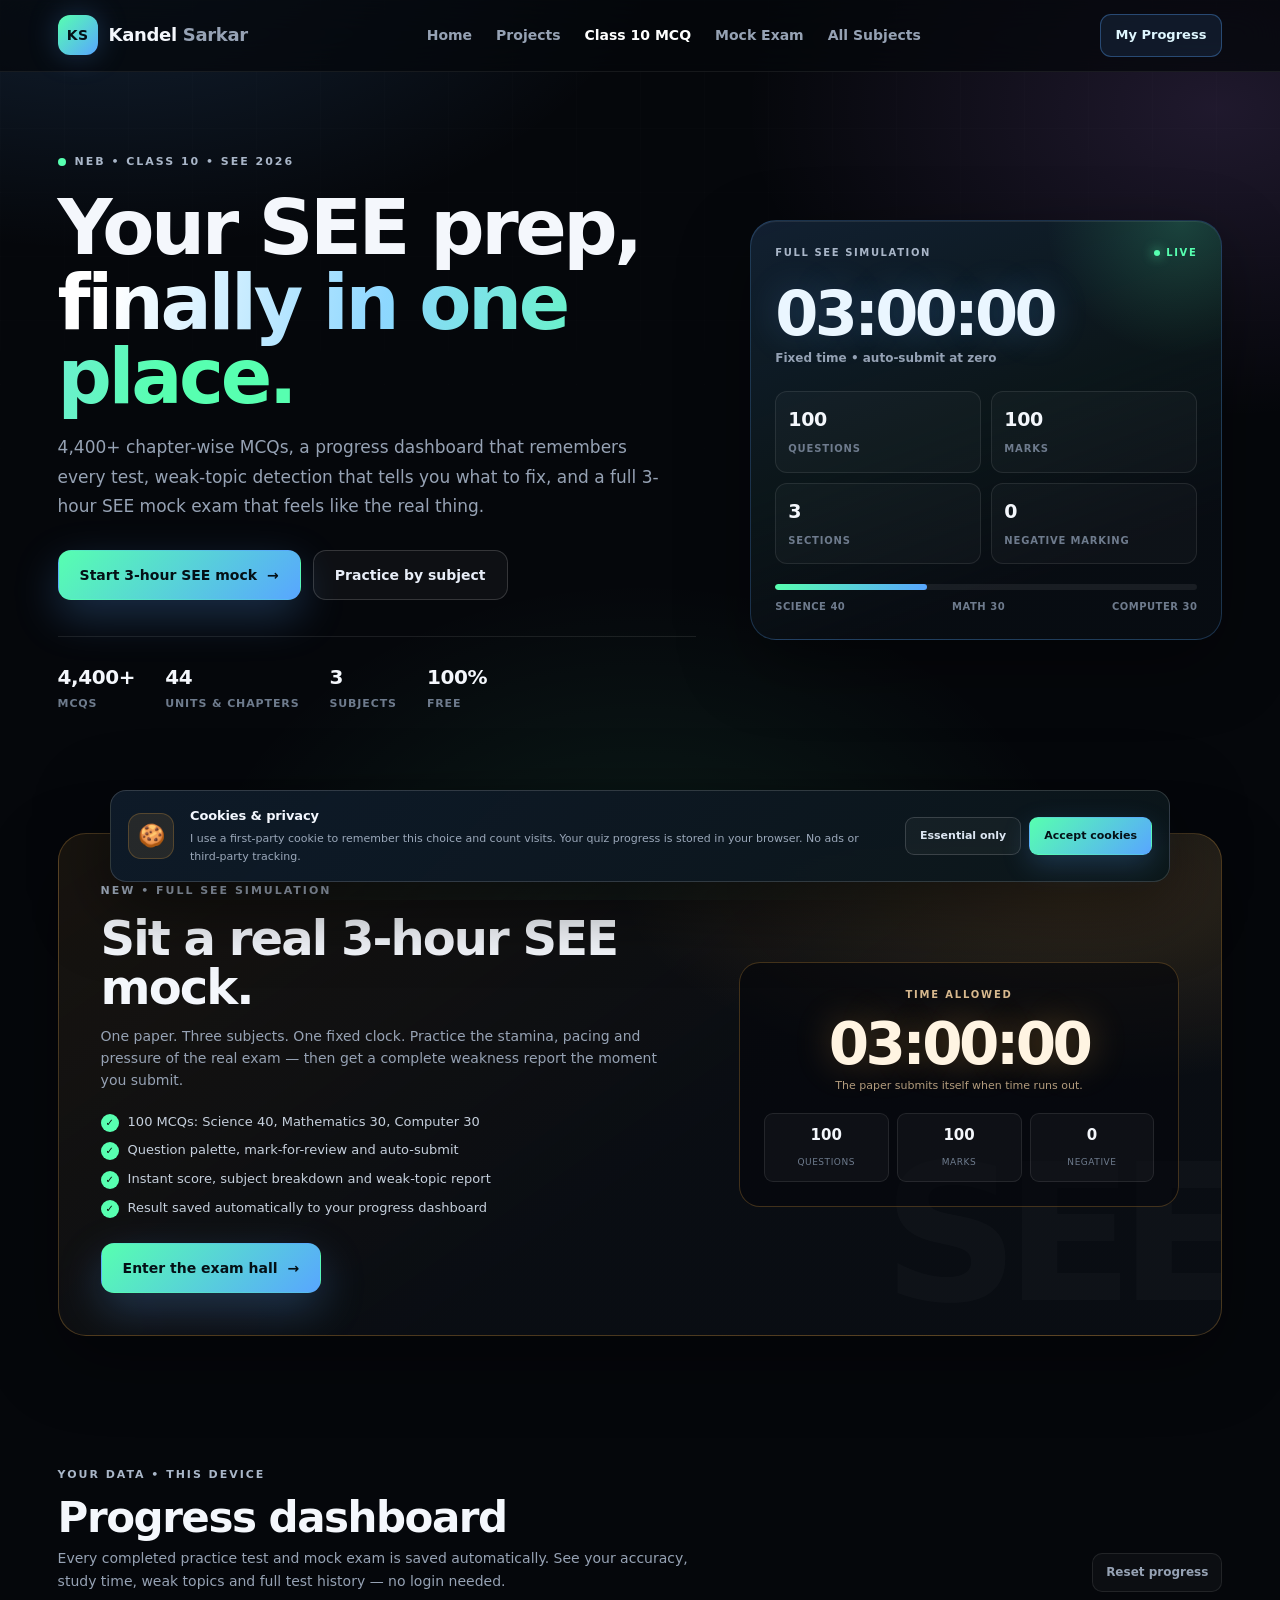
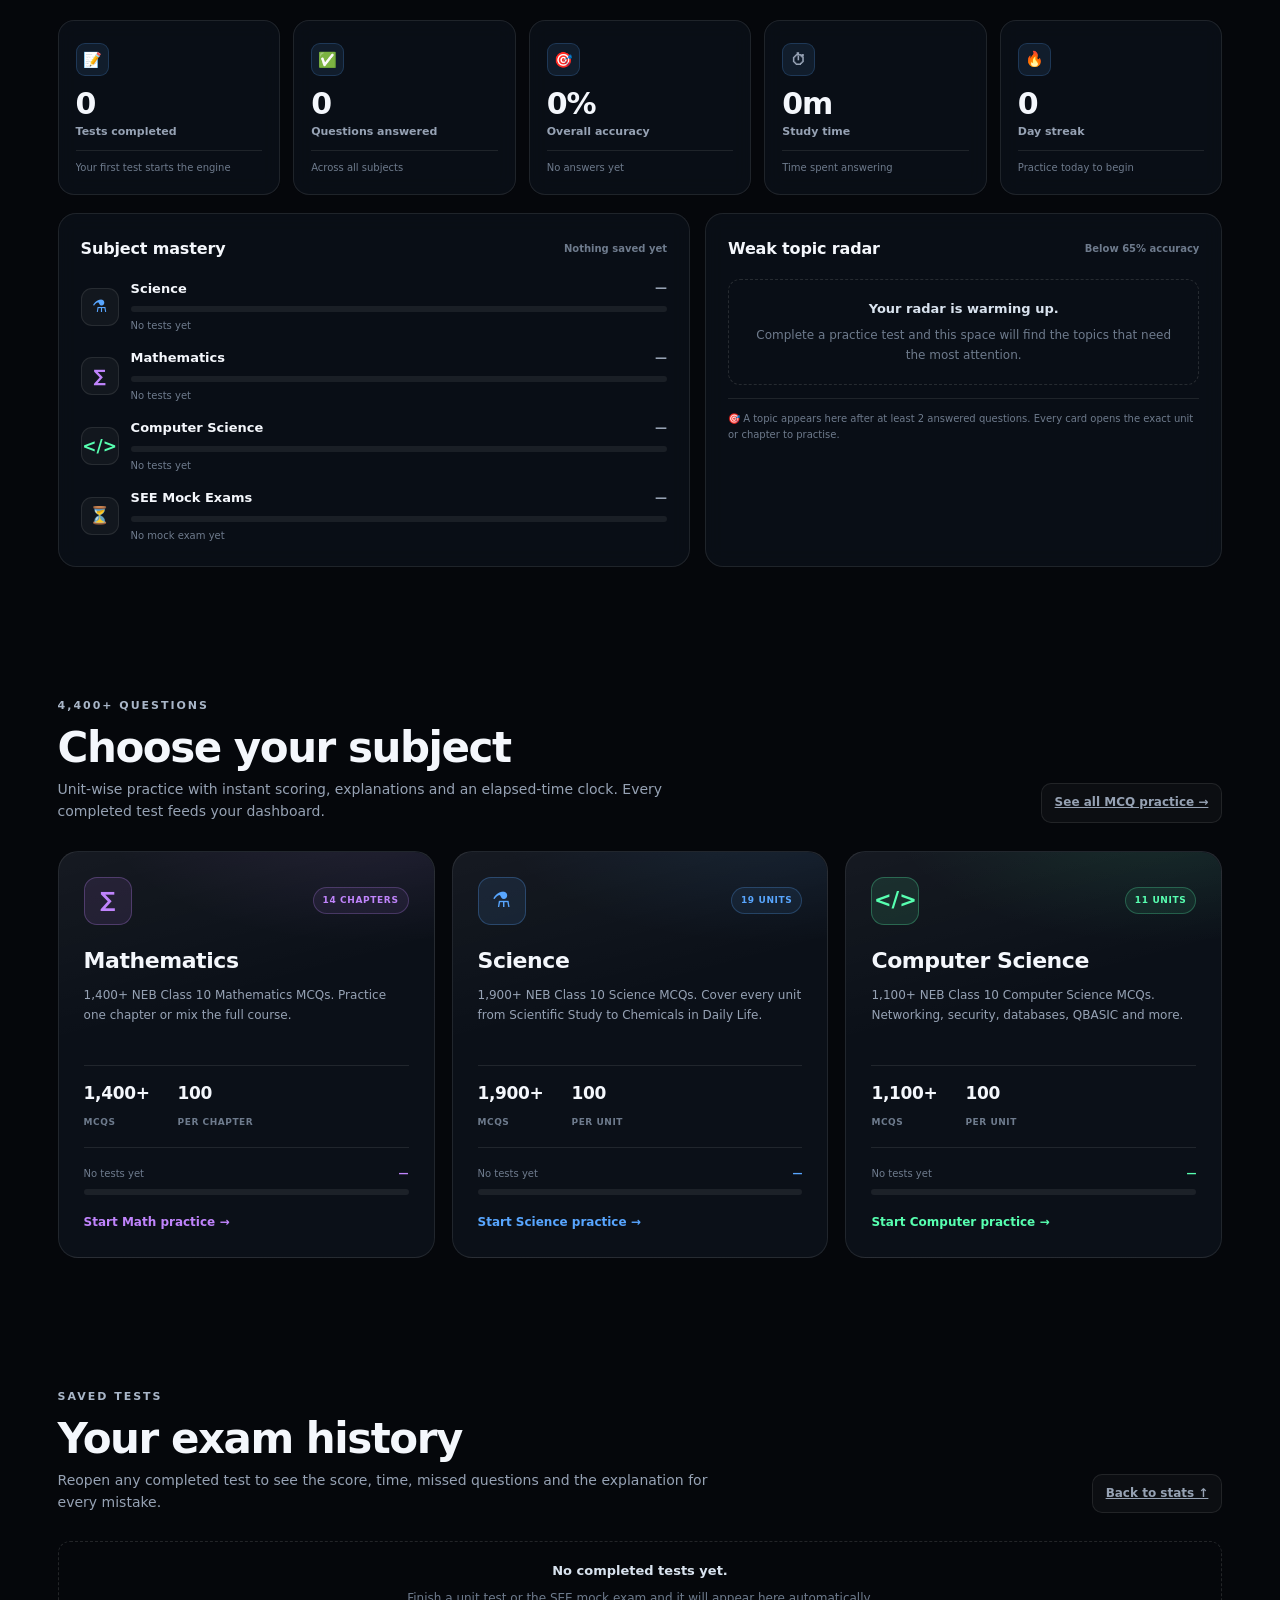
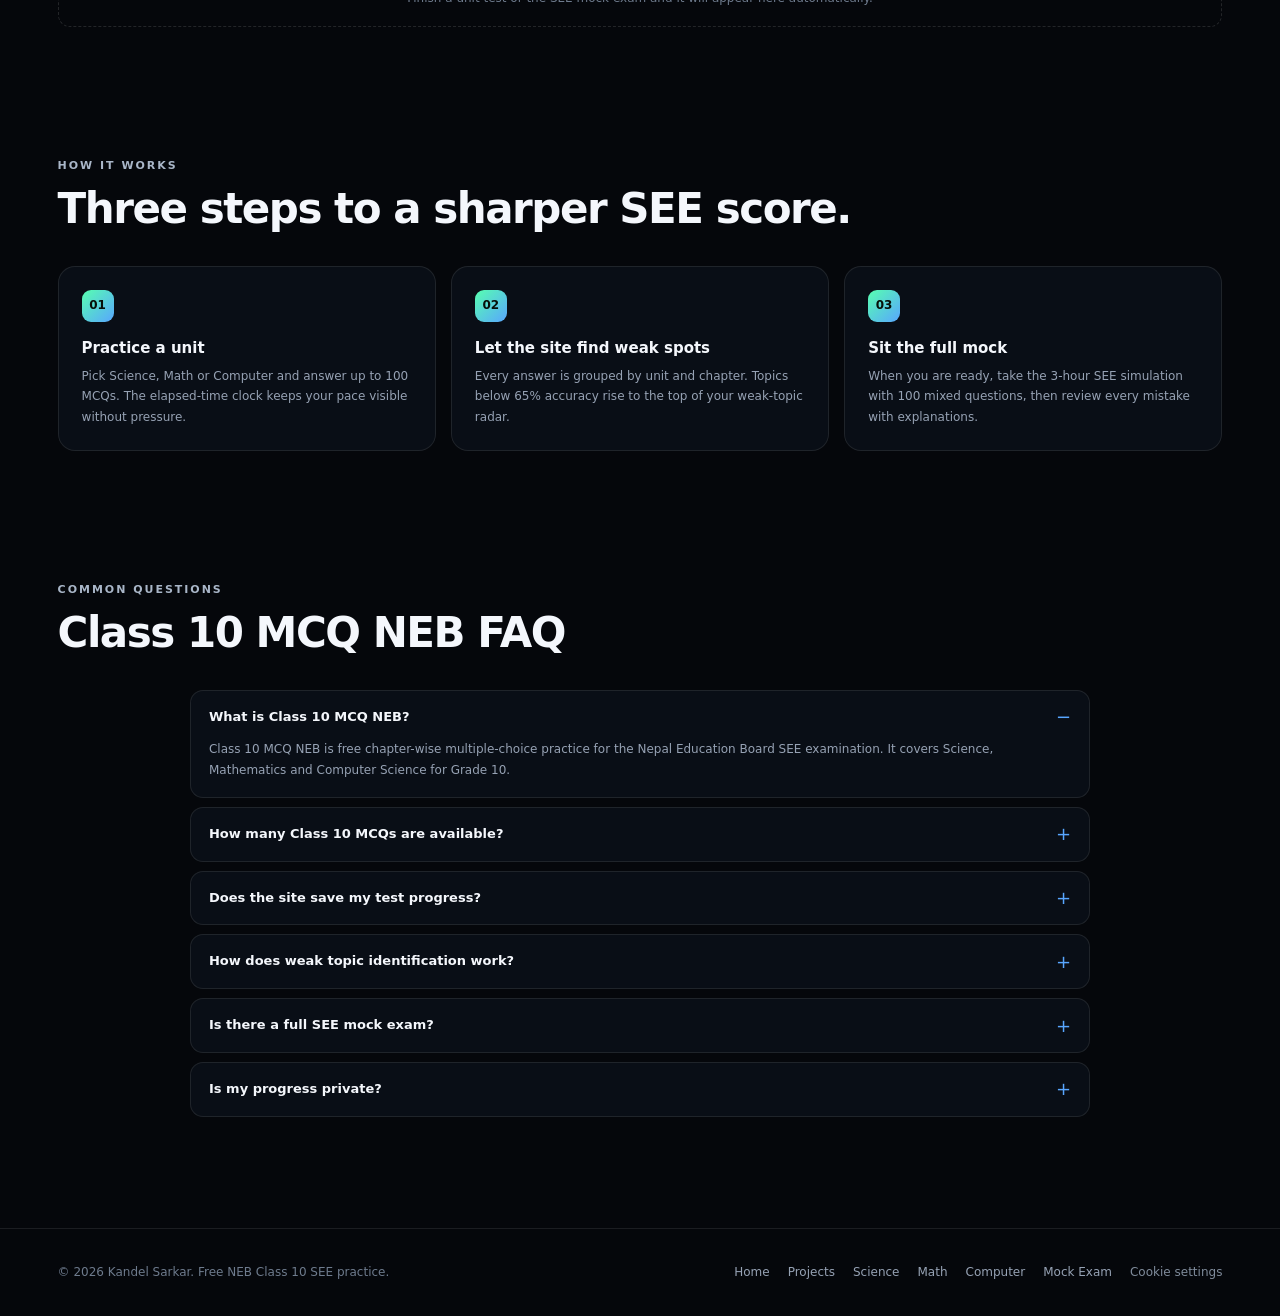
==== commit 54373938: "Add cookie consent and first-party visit tracking" ====
--- a/class-10-mcq.html
+++ b/class-10-mcq.html
@@ -1696,6 +1696,8 @@
             }
         }
     </style>
+    <link rel="stylesheet" href="cookie-consent.css?v=1">
+    <script src="cookie-consent.js?v=1" defer></script>
 </head>
 
 <body>
@@ -2186,7 +2188,7 @@
 
     <div id="toast" class="toast" role="status" aria-live="polite"></div>
 
-    <script src="mcq-progress.js?v=1"></script>
+    <script src="mcq-progress.js?v=2"></script>
     <script>
         (function () {
             "use strict";
--- a/cookie-consent.css
+++ b/cookie-consent.css
@@ -0,0 +1,188 @@
+/* =========================================================
+   COOKIE CONSENT BANNER
+   First-party, privacy-friendly. No third-party tracking.
+========================================================= */
+
+.cookie-consent {
+    position: fixed;
+    left: 50%;
+    bottom: 18px;
+    z-index: 460;
+    width: min(1060px, calc(100vw - 30px));
+    transform: translate(-50%, 18px);
+    opacity: 0;
+    pointer-events: none;
+    transition: opacity 0.25s ease, transform 0.25s ease;
+    font-family: "Segoe UI", system-ui, -apple-system, BlinkMacSystemFont, Arial, sans-serif;
+}
+
+.cookie-consent.visible {
+    opacity: 1;
+    transform: translate(-50%, 0);
+    pointer-events: auto;
+}
+
+.cookie-consent[hidden] {
+    display: none !important;
+}
+
+.cookie-consent-inner {
+    display: flex;
+    align-items: center;
+    gap: 16px;
+    padding: 15px 17px;
+    border-radius: 16px;
+    border: 1px solid rgba(255, 255, 255, 0.15);
+    background:
+        linear-gradient(135deg, rgba(88, 166, 255, 0.09), rgba(87, 255, 176, 0.04)),
+        rgba(8, 13, 20, 0.97);
+    box-shadow: 0 22px 70px rgba(0, 0, 0, 0.52);
+    backdrop-filter: blur(18px);
+    -webkit-backdrop-filter: blur(18px);
+}
+
+.cookie-consent-icon {
+    flex: 0 0 46px;
+    width: 46px;
+    height: 46px;
+    display: grid;
+    place-items: center;
+    border-radius: 13px;
+    font-size: 22px;
+    background: rgba(255, 179, 71, 0.1);
+    border: 1px solid rgba(255, 179, 71, 0.22);
+}
+
+.cookie-consent-copy {
+    min-width: 0;
+    flex: 1;
+}
+
+.cookie-consent-copy strong {
+    display: block;
+    margin-bottom: 3px;
+    font-size: 13px;
+    letter-spacing: -0.01em;
+    color: #f4f8ff;
+}
+
+.cookie-consent-copy p {
+    font-size: 11px;
+    line-height: 1.65;
+    color: #9ba8ba;
+}
+
+.cookie-consent-copy a {
+    color: #7cc4ff;
+    text-decoration: none;
+}
+
+.cookie-consent-copy a:hover {
+    text-decoration: underline;
+}
+
+.cookie-consent-actions {
+    flex: 0 0 auto;
+    display: flex;
+    align-items: center;
+    gap: 8px;
+}
+
+.cookie-btn {
+    min-height: 38px;
+    padding: 9px 14px;
+    border-radius: 9px;
+    border: 1px solid transparent;
+    font-family: inherit;
+    font-size: 11px;
+    font-weight: 800;
+    cursor: pointer;
+    white-space: nowrap;
+    transition: transform 0.18s ease, background 0.18s ease, border-color 0.18s ease;
+}
+
+.cookie-btn:hover {
+    transform: translateY(-1px);
+}
+
+.cookie-btn.essential {
+    color: #dce6f2;
+    background: rgba(255, 255, 255, 0.04);
+    border-color: rgba(255, 255, 255, 0.16);
+}
+
+.cookie-btn.essential:hover {
+    background: rgba(255, 255, 255, 0.08);
+    border-color: rgba(255, 255, 255, 0.3);
+}
+
+.cookie-btn.accept {
+    color: #041016;
+    background: linear-gradient(135deg, #57ffb0, #58a6ff);
+    box-shadow: 0 10px 28px rgba(88, 166, 255, 0.22);
+}
+
+.cookie-settings-link {
+    display: inline;
+    padding: 0;
+    border: 0;
+    background: transparent;
+    color: inherit;
+    font: inherit;
+    font-size: inherit;
+    text-decoration: none;
+    cursor: pointer;
+    opacity: 0.9;
+}
+
+.cookie-settings-link:hover {
+    color: #fff;
+    text-decoration: underline;
+}
+
+footer .cookie-settings-link {
+    color: #8d9aab;
+}
+
+footer .cookie-settings-link:hover {
+    color: #fff;
+}
+
+@media (max-width: 760px) {
+    .cookie-consent {
+        bottom: 10px;
+        width: calc(100vw - 20px);
+    }
+
+    .cookie-consent-inner {
+        flex-wrap: wrap;
+        gap: 11px;
+        padding: 14px;
+    }
+
+    .cookie-consent-icon {
+        flex-basis: 38px;
+        width: 38px;
+        height: 38px;
+        font-size: 18px;
+    }
+
+    .cookie-consent-copy {
+        flex-basis: calc(100% - 52px);
+    }
+
+    .cookie-consent-actions {
+        width: 100%;
+    }
+
+    .cookie-btn {
+        flex: 1;
+    }
+}
+
+@media (prefers-reduced-motion: reduce) {
+    .cookie-consent,
+    .cookie-btn {
+        transition-duration: 0.01ms !important;
+    }
+}
